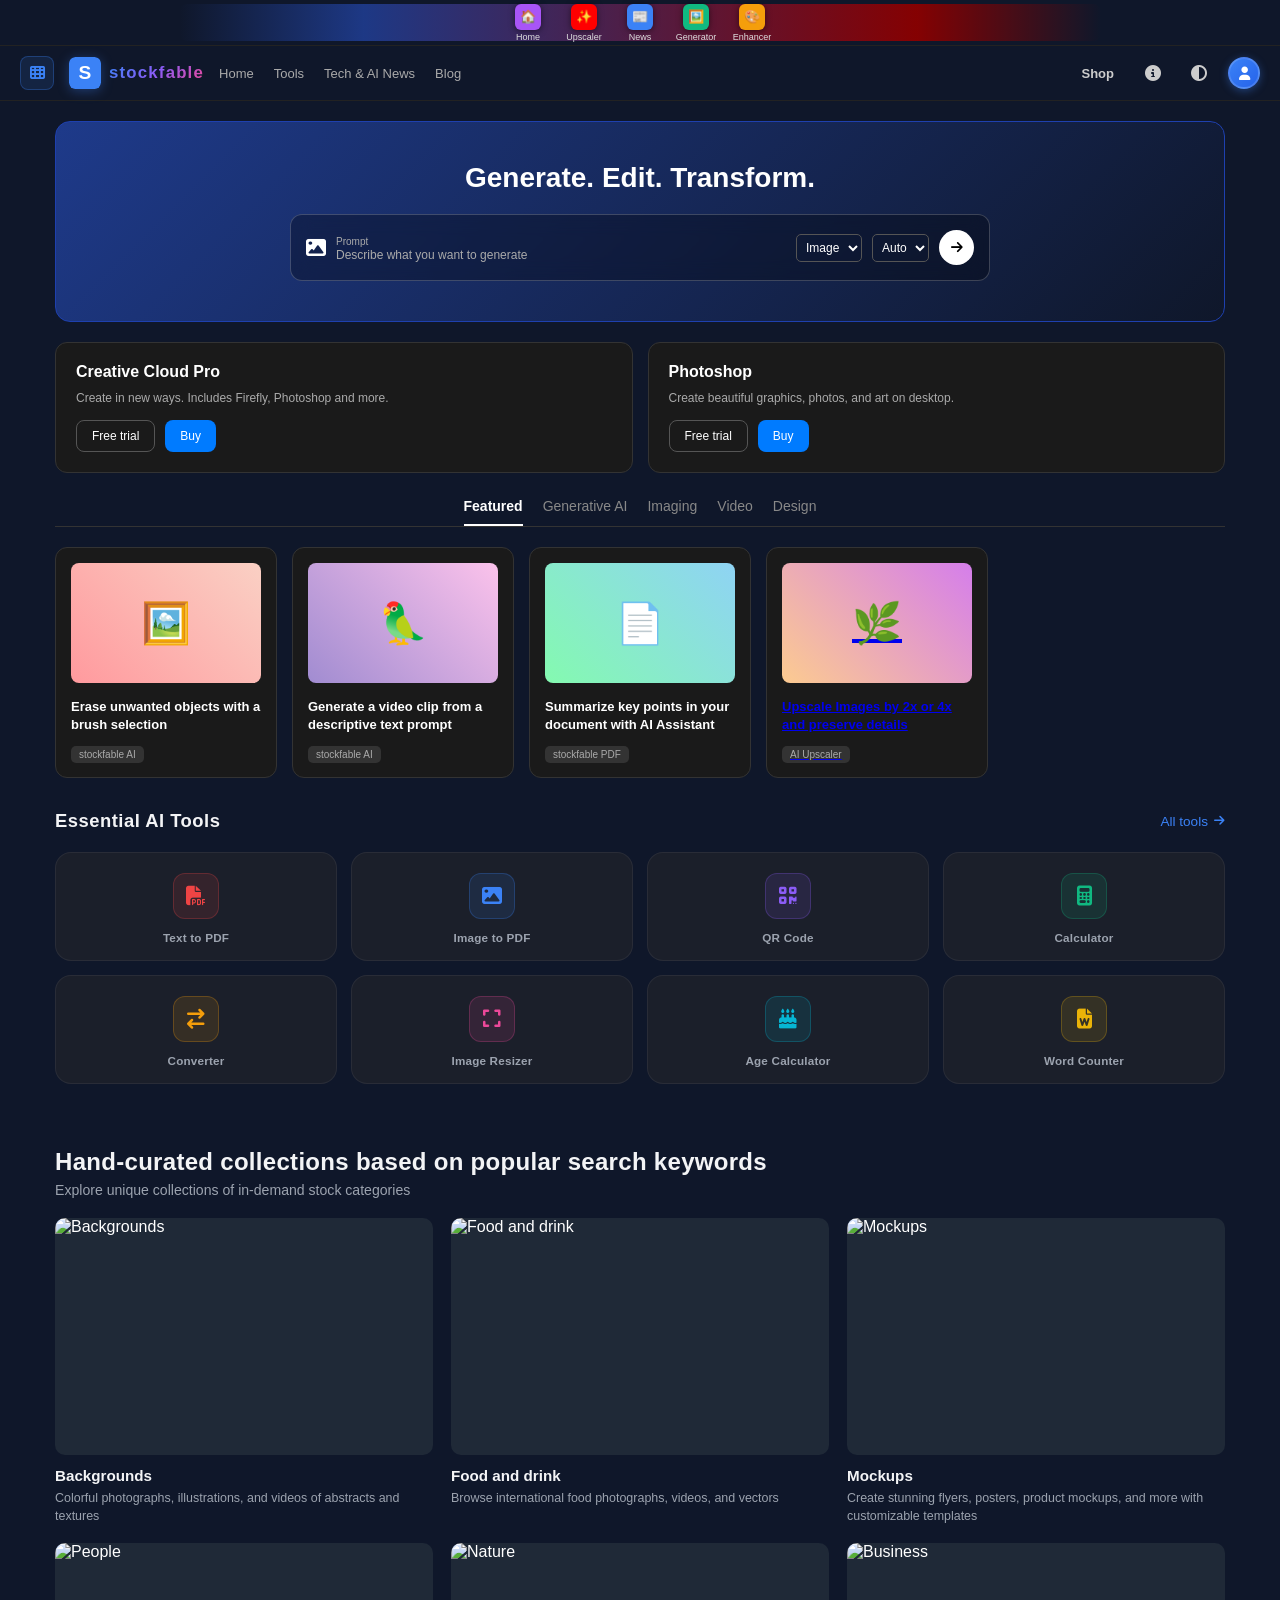
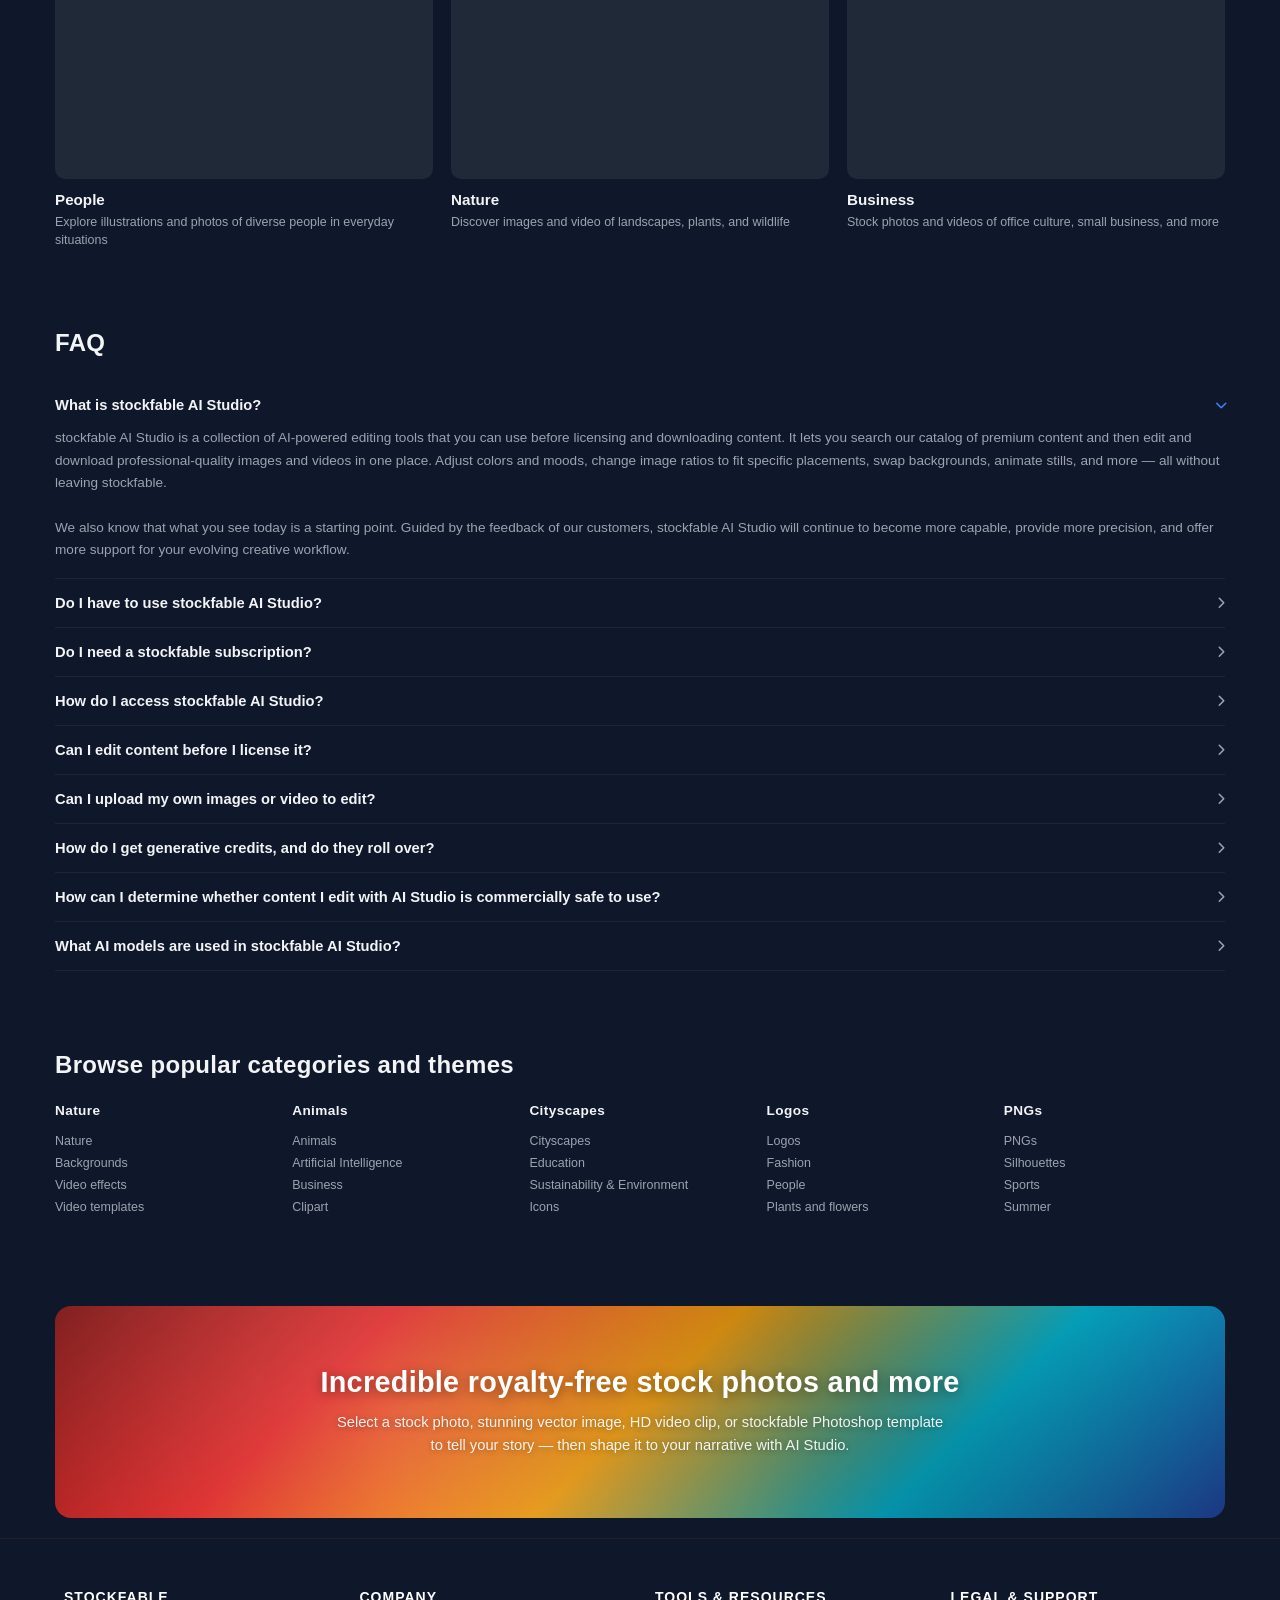
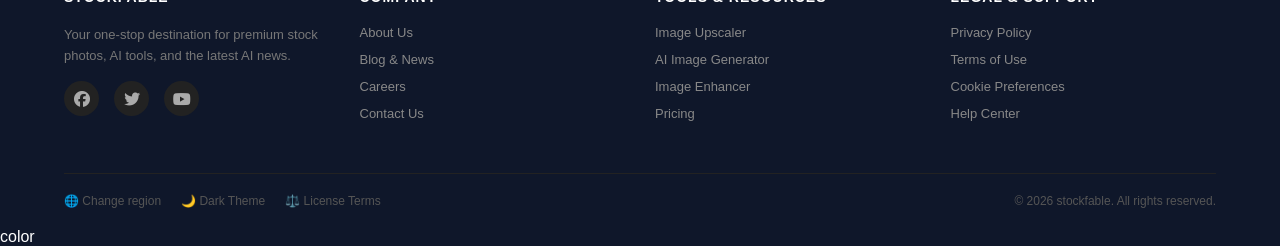
==== index.html @ 29dce8c1 "Add files via upload" ====
<!DOCTYPE html>
<html lang="en">
<head>
    <meta charset="UTF-8">
    <meta name="viewport" content="width=device-width, initial-scale=1.0">
    <title>STOCK FABLE - Premium Stock Photos & AI Tools</title>
    <link rel="stylesheet" href="style.css">
    <link rel="stylesheet" href="https://cdnjs.cloudflare.com/ajax/libs/font-awesome/6.4.0/css/all.min.css">
</head>
<body>

    <!-- অ্যাপ সুইচার বার -->
    <div class="app-switcher-bar">
        <a href="index.html" class="app-item"><div class="app-icon" style="background: #a855f7;">🏠</div><span>Home</span></a>
        <a href="final_upscaler.html" class="app-item"><div class="app-icon" style="background: #ff0000;">✨</div><span>Upscaler</span></a>
        <a href="news.html" class="app-item"><div class="app-icon" style="background: #3b82f6;">📰</div><span>News</span></a>
        <a href="generator.html" class="app-item"><div class="app-icon" style="background: #10b981;">🖼️</div><span>Generator</span></a>
        <a href="enhancer.html" class="app-item"><div class="app-icon" style="background: #f59e0b;">🎨</div><span>Enhancer</span></a>
    </div>

    <!-- টপ নেভিগেশন বার -->
    <header class="top-nav">
        <div class="nav-left">
            <!-- ★ 9-Dot Menu Button (Adobe Style) ★ -->
            <div class="sidebar-bottom-menu" id="sidebarMenu">
                <button class="sidebar-trigger" onclick="toggleSidebarMenu(event)" title="Apps">
                    <i class="fas fa-th"></i>
                </button>

                <div class="sidebar-dropdown">
                    <a href="index.html" class="sidebar-item active">
                        <i class="fas fa-home"></i> <span>Home</span>
                    </a>
                    <a href="apps.html" class="sidebar-item">
                        <i class="fas fa-th-large"></i> <span>Apps</span>
                    </a>
                    <a href="files.html" class="sidebar-item">
                        <i class="fas fa-folder"></i> <span>Files</span>
                    </a>
                    <a href="benefits.html" class="sidebar-item">
                        <i class="fas fa-gift"></i> <span>Benefits</span>
                    </a>
                    <a href="create.html" class="sidebar-item">
                        <i class="fas fa-plus-circle"></i> <span>Create</span>
                    </a>
                    <a href="settings.html" class="sidebar-item">
                        <i class="fas fa-cog"></i> <span>Settings</span>
                    </a>
                    <a href="help.html" class="sidebar-item">
                        <i class="fas fa-question-circle"></i> <span>Help</span>
                    </a>
                </div>
            </div>

            <!-- লোগো -->
            <a href="index.html" class="logo-container">
                <img src="logo.png" alt="stockfable Logo" class="site-logo"
                     onerror="this.onerror=null; this.src='data:image/svg+xml;utf8,<svg xmlns=%22http://www.w3.org/2000/svg%22 viewBox=%220 0 100 100%22><rect width=%22100%22 height=%22100%22 rx=%2220%22 fill=%22%233b82f6%22/><text x=%2250%22 y=%2268%22 font-size=%2260%22 text-anchor=%22middle%22 fill=%22white%22 font-family=%22Arial%22 font-weight=%22bold%22>S</text></svg>'">
                <span class="logo-text">stockfable</span>
            </a>
            
            <!-- নেভ লিংক -->
            <div class="nav-links-top">
                <a href="index.html">Home</a>
                <a href="tools.html">Tools</a>
                <a href="news.html">Tech &amp; AI News</a>
                <a href="blog.html">Blog</a>
            </div>
        </div>

        <!-- ★ Nav Right - Shop + Info + Theme + Account ★ -->
        <div class="nav-right">
            <!-- Shop বাটন (Account এর পাশে) -->
            <a href="shop.html" class="nav-text-btn">Shop</a>

            <!-- Info আইকন -->
            <button class="nav-icon-btn" onclick="alert('Info Page Coming Soon!')" title="Info">
                <i class="fas fa-info-circle"></i>
            </button>

            <!-- Theme Toggle -->
            <button class="nav-icon-btn" onclick="toggleTheme()" title="Theme">
                <i class="fas fa-adjust"></i>
            </button>

            <!-- Account Avatar -->
            <button class="account-avatar" onclick="alert('Account Page Coming Soon!')" title="Account">
                <i class="fas fa-user"></i>
            </button>
        </div>
    </header>

    <!-- মূল কন্টেন্ট র্যাপার -->
    <div class="main-wrapper">
        <main class="center-content">
            <div class="hero-section">
                <h1>Generate. Edit. Transform.</h1>
                <div class="prompt-box">
                    <div class="prompt-left">
                        <i class="fas fa-image"></i>
                        <div><small>Prompt</small><p>Describe what you want to generate</p></div>
                    </div>
                    <div class="prompt-right">
                        <select><option>Image</option><option>Video</option></select>
                        <select><option>Auto</option></select>
                        <button class="btn-generate"><i class="fas fa-arrow-right"></i></button>
                    </div>
                </div>
            </div>

            <div class="sub-cards">
                <div class="sub-card">
                    <h3>Creative Cloud Pro</h3>
                    <p>Create in new ways. Includes Firefly, Photoshop and more.</p>
                    <div class="sub-buttons"><button class="btn-outline">Free trial</button><button class="btn-blue">Buy</button></div>
                </div>
                <div class="sub-card">
                    <h3>Photoshop</h3>
                    <p>Create beautiful graphics, photos, and art on desktop.</p>
                    <div class="sub-buttons"><button class="btn-outline">Free trial</button><button class="btn-blue">Buy</button></div>
                </div>
            </div>

            <div class="tabs">
                <div class="tab active">Featured</div>
                <div class="tab">Generative AI</div>
                <div class="tab">Imaging</div>
                <div class="tab">Video</div>
                <div class="tab">Design</div>
            </div>
            
            <div class="card-grid">
                <div class="card">
                    <div class="card-img" style="background: linear-gradient(45deg, #ff9a9e, #fad0c4);">🖼️</div>
                    <h4>Erase unwanted objects with a brush selection</h4>
                    <span class="tag">stockfable AI</span>
                </div>
                <div class="card">
                    <div class="card-img" style="background: linear-gradient(45deg, #a18cd1, #fbc2eb);">🦜</div>
                    <h4>Generate a video clip from a descriptive text prompt</h4>
                    <span class="tag">stockfable AI</span>
                </div>
                <div class="card">
                    <div class="card-img" style="background: linear-gradient(45deg, #84fab0, #8fd3f4);">📄</div>
                    <h4>Summarize key points in your document with AI Assistant</h4>
                    <span class="tag">stockfable PDF</span>
                </div>
                <a href="final_upscaler.html" class="card-link">
                    <div class="card">
                        <div class="card-img" style="background: linear-gradient(45deg, #fccb90, #d57eeb);">🌿</div>
                        <h4>Upscale Images by 2x or 4x and preserve details</h4>
                        <span class="tag">AI Upscaler</span>
                    </div>
                </a>
            </div>

            <div class="custom-tools-section">
                <div class="tools-header">
                    <h3>Essential AI Tools</h3>
                    <a href="tools.html" class="tools-view-all">All tools <i class="fas fa-arrow-right"></i></a>
                </div>
                <div class="tools-grid-wrapper">
                    <a href="text-to-pdf.html" class="tool-box tool-red"><div class="icon-wrap"><i class="fas fa-file-pdf"></i></div><span>Text to PDF</span></a>
                    <a href="image-to-pdf.html" class="tool-box tool-blue"><div class="icon-wrap"><i class="fas fa-image"></i></div><span>Image to PDF</span></a>
                    <a href="qr-code.html" class="tool-box tool-purple"><div class="icon-wrap"><i class="fas fa-qrcode"></i></div><span>QR Code</span></a>
                    <a href="calculator.html" class="tool-box tool-green"><div class="icon-wrap"><i class="fas fa-calculator"></i></div><span>Calculator</span></a>
                    <a href="converter.html" class="tool-box tool-orange"><div class="icon-wrap"><i class="fas fa-arrow-right-arrow-left"></i></div><span>Converter</span></a>
                    <a href="image-resizer.html" class="tool-box tool-pink"><div class="icon-wrap"><i class="fas fa-expand"></i></div><span>Image Resizer</span></a>
                    <a href="age-calculator.html" class="tool-box tool-cyan"><div class="icon-wrap"><i class="fas fa-cake-candles"></i></div><span>Age Calculator</span></a>
                    <a href="word-counter.html" class="tool-box tool-amber"><div class="icon-wrap"><i class="fas fa-file-word"></i></div><span>Word Counter</span></a>
                </div>
            </div>

            <section class="collections-section">
                <div class="collections-header">
                    <h2>Hand-curated collections based on popular search keywords</h2>
                    <p>Explore unique collections of in-demand stock categories</p>
                </div>
                <div class="collections-grid">
                    <a href="#" class="collection-card">
                        <div class="collection-img"><img src="https://images.unsplash.com/photo-1550684848-fac1c5b4e853?w=600" alt="Backgrounds" loading="lazy"></div>
                        <h4>Backgrounds</h4>
                        <p>Colorful photographs, illustrations, and videos of abstracts and textures</p>
                    </a>
                    <a href="#" class="collection-card">
                        <div class="collection-img"><img src="https://images.unsplash.com/photo-1565958011703-44f9829ba187?w=600" alt="Food and drink" loading="lazy"></div>
                        <h4>Food and drink</h4>
                        <p>Browse international food photographs, videos, and vectors</p>
                    </a>
                    <a href="#" class="collection-card">
                        <div class="collection-img"><img src="https://images.unsplash.com/photo-1626785774573-4b799315345d?w=600" alt="Mockups" loading="lazy"></div>
                        <h4>Mockups</h4>
                        <p>Create stunning flyers, posters, product mockups, and more with customizable templates</p>
                    </a>
                    <a href="#" class="collection-card">
                        <div class="collection-img"><img src="https://images.unsplash.com/photo-1522202176988-66273c2fd55f?w=600" alt="People" loading="lazy"></div>
                        <h4>People</h4>
                        <p>Explore illustrations and photos of diverse people in everyday situations</p>
                    </a>
                    <a href="#" class="collection-card">
                        <div class="collection-img"><img src="https://images.unsplash.com/photo-1441974231531-c6227db76b6e?w=600" alt="Nature" loading="lazy"></div>
                        <h4>Nature</h4>
                        <p>Discover images and video of landscapes, plants, and wildlife</p>
                    </a>
                    <a href="#" class="collection-card">
                        <div class="collection-img"><img src="https://images.unsplash.com/photo-1497366216548-37526070297c?w=600" alt="Business" loading="lazy"></div>
                        <h4>Business</h4>
                        <p>Stock photos and videos of office culture, small business, and more</p>
                    </a>
                </div>
            </section>

            <section class="faq-section">
                <h2>FAQ</h2>

                <div class="faq-item active">
                    <div class="faq-question" onclick="toggleFaq(this)">
                        <span>What is stockfable AI Studio?</span>
                        <i class="fas fa-chevron-right"></i>
                    </div>
                    <div class="faq-answer">
                        stockfable AI Studio is a collection of AI-powered editing tools that you can use before licensing and downloading content. It lets you search our catalog of premium content and then edit and download professional-quality images and videos in one place. Adjust colors and moods, change image ratios to fit specific placements, swap backgrounds, animate stills, and more — all without leaving stockfable.
                        <br><br>
                        We also know that what you see today is a starting point. Guided by the feedback of our customers, stockfable AI Studio will continue to become more capable, provide more precision, and offer more support for your evolving creative workflow.
                    </div>
                </div>

                <div class="faq-item">
                    <div class="faq-question" onclick="toggleFaq(this)"><span>Do I have to use stockfable AI Studio?</span><i class="fas fa-chevron-right"></i></div>
                    <div class="faq-answer">No, it's completely optional. You can browse, license, and download content without ever using the AI Studio tools.</div>
                </div>

                <div class="faq-item">
                    <div class="faq-question" onclick="toggleFaq(this)"><span>Do I need a stockfable subscription?</span><i class="fas fa-chevron-right"></i></div>
                    <div class="faq-answer">A free account lets you browse and preview. A subscription unlocks unlimited downloads, AI Studio features, and commercial licensing.</div>
                </div>

                <div class="faq-item">
                    <div class="faq-question" onclick="toggleFaq(this)"><span>How do I access stockfable AI Studio?</span><i class="fas fa-chevron-right"></i></div>
                    <div class="faq-answer">Sign in to your stockfable account and click the "AI Studio" button on any image or video detail page.</div>
                </div>

                <div class="faq-item">
                    <div class="faq-question" onclick="toggleFaq(this)"><span>Can I edit content before I license it?</span><i class="fas fa-chevron-right"></i></div>
                    <div class="faq-answer">Yes. You can preview and edit any content in AI Studio before purchasing a license.</div>
                </div>

                <div class="faq-item">
                    <div class="faq-question" onclick="toggleFaq(this)"><span>Can I upload my own images or video to edit?</span><i class="fas fa-chevron-right"></i></div>
                    <div class="faq-answer">Yes, premium subscribers can upload their own media to edit using AI Studio tools.</div>
                </div>

                <div class="faq-item">
                    <div class="faq-question" onclick="toggleFaq(this)"><span>How do I get generative credits, and do they roll over?</span><i class="fas fa-chevron-right"></i></div>
                    <div class="faq-answer">Generative credits are included with your subscription each month. Unused credits roll over for up to 90 days.</div>
                </div>

                <div class="faq-item">
                    <div class="faq-question" onclick="toggleFaq(this)"><span>How can I determine whether content I edit with AI Studio is commercially safe to use?</span><i class="fas fa-chevron-right"></i></div>
                    <div class="faq-answer">All AI Studio content comes with a commercial license. Check the license details on each asset's page for specific usage rights.</div>
                </div>

                <div class="faq-item">
                    <div class="faq-question" onclick="toggleFaq(this)"><span>What AI models are used in stockfable AI Studio?</span><i class="fas fa-chevron-right"></i></div>
                    <div class="faq-answer">We use a combination of proprietary in-house models and industry-leading third-party models, all optimized for creative workflows.</div>
                </div>
            </section>

            <section class="popular-cats-section">
                <h2>Browse popular categories and themes</h2>
                <div class="cats-columns">
                    <div class="cat-col">
                        <h4>Nature</h4>
                        <a href="#">Nature</a>
                        <a href="#">Backgrounds</a>
                        <a href="#">Video effects</a>
                        <a href="#">Video templates</a>
                    </div>
                    <div class="cat-col">
                        <h4>Animals</h4>
                        <a href="#">Animals</a>
                        <a href="#">Artificial Intelligence</a>
                        <a href="#">Business</a>
                        <a href="#">Clipart</a>
                    </div>
                    <div class="cat-col">
                        <h4>Cityscapes</h4>
                        <a href="#">Cityscapes</a>
                        <a href="#">Education</a>
                        <a href="#">Sustainability &amp; Environment</a>
                        <a href="#">Icons</a>
                    </div>
                    <div class="cat-col">
                        <h4>Logos</h4>
                        <a href="#">Logos</a>
                        <a href="#">Fashion</a>
                        <a href="#">People</a>
                        <a href="#">Plants and flowers</a>
                    </div>
                    <div class="cat-col">
                        <h4>PNGs</h4>
                        <a href="#">PNGs</a>
                        <a href="#">Silhouettes</a>
                        <a href="#">Sports</a>
                        <a href="#">Summer</a>
                    </div>
                </div>
            </section>

            <section class="bottom-cta">
                <h2>Incredible royalty-free stock photos and more</h2>
                <p>Select a stock photo, stunning vector image, HD video clip, or stockfable Photoshop template to tell your story — then shape it to your narrative with AI Studio.</p>
            </section>

        </main>
    </div>

    <footer class="main-footer">
        <div class="footer-container">
            <div class="footer-col">
                <h4>stockfable</h4>
                <p class="footer-desc">Your one-stop destination for premium stock photos, AI tools, and the latest AI news.</p>
                <div class="social-icons">
                    <a href="#"><i class="fab fa-facebook"></i></a>
                    <a href="#"><i class="fab fa-twitter"></i></a>
                    <a href="#"><i class="fab fa-youtube"></i></a>
                </div>
            </div>
            <div class="footer-col">
                <h4>Company</h4>
                <a href="about.html">About Us</a>
                <a href="news.html">Blog &amp; News</a>
                <a href="#">Careers</a>
                <a href="#">Contact Us</a>
            </div>
            <div class="footer-col">
                <h4>Tools &amp; Resources</h4>
                <a href="final_upscaler.html">Image Upscaler</a>
                <a href="#">AI Image Generator</a>
                <a href="#">Image Enhancer</a>
                <a href="#">Pricing</a>
            </div>
            <div class="footer-col">
                <h4>Legal &amp; Support</h4>
                <a href="privacy.html">Privacy Policy</a>
                <a href="#">Terms of Use</a>
                <a href="#">Cookie Preferences</a>
                <a href="#">Help Center</a>
            </div>
        </div>
        <div class="footer-bottom">
            <div class="footer-bottom-left">
                <span>🌐 Change region</span>
                <span>🌙 Dark Theme</span>
                <span>⚖️ License Terms</span>
            </div>
            <div class="footer-bottom-right">
                <span>© 2026 stockfable. All rights reserved.</span>
            </div>
        </div>
    </footer>

    <script src="script.js"></script>
</body>
</html>color
---- style.css ----
/* =========================================
   stockfable - Complete Stylesheet (FINAL)
   ========================================= */

* { margin: 0; padding: 0; box-sizing: border-box; font-family: 'Segoe UI', sans-serif; }

html, body {
    width: 100%;
    max-width: 100%;
    overflow-x: hidden;
    background-color: #0f172a;
    margin: 0;
    padding: 0;
}

body { 
    background-color: #0f172a; 
    color: #fff; 
    min-height: 100vh; 
    overflow-x: hidden;
}

/* =========================================
   ১. অ্যাপ সুইচার বার
   ========================================= */
.app-switcher-bar {
    display: flex;
    background: #0f172a;
    border-bottom: 1px solid #222;
    padding: 4px 12px;
    overflow-x: auto; 
    gap: 14px;
    justify-content: center; 
    align-items: center;
    scrollbar-width: none;
    position: relative;
    height: 46px;
    width: 100%;
    max-width: 100%;
}

.app-switcher-bar::-webkit-scrollbar { display: none; }

.app-switcher-bar::before {
    content: '';
    position: absolute;
    top: 4px;
    left: 50%;
    transform: translateX(-50%);
    width: 72%;
    height: calc(100% - 8px);
    background: linear-gradient(90deg, 
        transparent 0%, 
        rgba(30, 58, 138, 0.95) 20%, 
        rgba(139, 0, 0, 0.95) 80%, 
        transparent 100%);
    border-radius: 8px;
    z-index: 0;
    pointer-events: none;
}

.app-switcher-bar .app-item {
    position: relative;
    z-index: 1;
}

.app-item {
    display: flex;
    flex-direction: column;
    align-items: center;
    gap: 2px;
    text-decoration: none;
    color: #ddd;
    font-size: 9px;
    transition: 0.3s;
    min-width: 42px;
}
.app-item:hover { color: #fff; }

.app-icon {
    width: 26px; 
    height: 26px; 
    border-radius: 6px;
    display: flex; 
    justify-content: center; 
    align-items: center;
    font-size: 13px;
    box-shadow: 0 1px 6px rgba(0,0,0,0.5);
    transition: 0.3s;
}
.app-item:hover .app-icon { transform: translateY(-2px) scale(1.05); }

/* =========================================
   ২. টপ নেভিগেশন বার
   ========================================= */
.top-nav { 
    display: flex; 
    flex-wrap: wrap; 
    justify-content: space-between; 
    align-items: center; 
    background-color: #0f172a;        
    padding: 10px 20px; 
    border-bottom: 1px solid #222; 
    font-size: 13px; 
    gap: 15px;
    position: relative;
    z-index: 1000;
    width: 100%;
    max-width: 100%;
}

.nav-left { 
    display: flex; 
    flex-direction: row; 
    align-items: center; 
    gap: 15px;
    flex-wrap: wrap;
}

.logo-container { 
    display: flex; 
    flex-direction: row; 
    align-items: center; 
    gap: 8px;
    text-decoration: none; 
    transition: transform 0.3s ease;
}
.logo-container:hover { transform: scale(1.03); }

.site-logo { 
    width: 32px; 
    height: 32px; 
    object-fit: contain; 
    border-radius: 6px;
    display: block;
    filter: drop-shadow(0 2px 6px rgba(59,130,246,0.35));
    transition: all 0.3s ease;
}
.logo-container:hover .site-logo {
    filter: drop-shadow(0 4px 12px rgba(59,130,246,0.65));
    transform: rotate(-3deg);
}

.logo-text { 
    font-size: 1.05rem; 
    font-weight: 800; 
    letter-spacing: 1.2px;
    background: linear-gradient(135deg, #3b82f6, #8b5cf6, #ec4899);
    -webkit-background-clip: text;
    -webkit-text-fill-color: transparent;
    background-clip: text;
    white-space: nowrap;
}

.nav-links-top { 
    display: flex; 
    align-items: center; 
    gap: 20px;
}
.nav-links-top > a { 
    color: #aaa; 
    text-decoration: none; 
    font-size: 13px; 
    font-weight: 500;
    transition: 0.3s; 
    white-space: nowrap;
}
.nav-links-top > a:hover { color: #fff; }

.nav-right { 
    display: flex; 
    align-items: center; 
    gap: 12px; 
    flex-wrap: wrap; 
}

.nav-text-btn {
    color: #ccc;
    text-decoration: none;
    font-size: 13px;
    font-weight: 600;
    padding: 6px 10px;
    border-radius: 6px;
    transition: all 0.3s ease;
    white-space: nowrap;
    cursor: pointer;
}
.nav-text-btn:hover {
    color: #fff;
    background: rgba(255, 255, 255, 0.06);
}

.nav-icon-btn {
    width: 34px;
    height: 34px;
    border-radius: 50%;
    background: transparent;
    border: none;
    color: #ccc;
    cursor: pointer;
    display: flex;
    align-items: center;
    justify-content: center;
    font-size: 16px;
    transition: all 0.3s ease;
    padding: 0;
    font-family: inherit;
}
.nav-icon-btn:hover {
    color: #fff;
    background: rgba(255, 255, 255, 0.08);
    transform: scale(1.05);
}

.account-avatar {
    width: 32px;
    height: 32px;
    border-radius: 50%;
    background: linear-gradient(135deg, #3b82f6, #2563eb);
    border: 2px solid rgba(255, 255, 255, 0.15);
    color: #fff;
    cursor: pointer;
    display: flex;
    align-items: center;
    justify-content: center;
    font-size: 13px;
    transition: all 0.3s ease;
    padding: 0;
    box-shadow: 0 2px 8px rgba(59, 130, 246, 0.4);
    font-family: inherit;
}
.account-avatar:hover {
    transform: scale(1.1);
    box-shadow: 0 4px 15px rgba(59, 130, 246, 0.7);
    border-color: rgba(255, 255, 255, 0.35);
}

/* =========================================
   ৩. ★ 9-Dot Menu (নেভবারের ভেতরে, লোগোর বামপাশে) ★
   ========================================= */
.sidebar-bottom-menu {
    position: relative;
    display: flex;
    align-items: center;
    z-index: 2000;
}

.sidebar-trigger {
    width: 34px;
    height: 34px;
    border-radius: 8px;
    background: rgba(59, 130, 246, 0.12);
    border: 1px solid rgba(59, 130, 246, 0.3);
    color: #3b82f6;
    cursor: pointer;
    display: flex;
    align-items: center;
    justify-content: center;
    font-size: 0.95rem;
    transition: all 0.3s ease;
    padding: 0;
    flex-shrink: 0;
}

.sidebar-trigger i {
    font-size: 0.95rem;
    line-height: 1;
}

.sidebar-trigger:hover {
    background: rgba(59, 130, 246, 0.25);
    border-color: rgba(59, 130, 246, 0.6);
    color: #60a5fa;
    transform: scale(1.05);
    box-shadow: 0 0 16px rgba(59, 130, 246, 0.5);
}

.sidebar-bottom-menu.open .sidebar-trigger {
    background: #3b82f6;
    color: #fff;
    border-color: #3b82f6;
    box-shadow: 0 0 18px rgba(59, 130, 246, 0.7);
}

/* Dropdown - গ্রিড লেআউট, বাটনের নিচে */
.sidebar-dropdown {
    position: absolute;
    top: calc(100% + 12px);
    left: 0;
    min-width: 240px;
    background: rgba(20, 24, 33, 0.98);
    backdrop-filter: blur(20px);
    -webkit-backdrop-filter: blur(20px);
    border: 1px solid rgba(255, 255, 255, 0.1);
    border-radius: 14px;
    padding: 14px;
    box-shadow: 0 20px 50px -10px rgba(0, 0, 0, 0.8);
    z-index: 99999;
    opacity: 0;
    visibility: hidden;
    transform: translateY(-8px) scale(0.96);
    transform-origin: top left;
    transition: opacity 0.3s cubic-bezier(0.4, 0, 0.2, 1),
                transform 0.3s cubic-bezier(0.4, 0, 0.2, 1),
                visibility 0.3s;
    pointer-events: none;
    
    display: grid;
    grid-template-columns: repeat(3, 1fr);
    gap: 6px;
}

.sidebar-bottom-menu.open .sidebar-dropdown {
    opacity: 1;
    visibility: visible;
    transform: translateY(0) scale(1);
    pointer-events: auto;
}

.sidebar-dropdown::before {
    content: 'stockfable Apps';
    grid-column: 1 / -1;
    font-size: 0.7rem;
    color: #6b7280;
    font-weight: 600;
    text-transform: uppercase;
    letter-spacing: 1px;
    padding: 2px 4px 10px;
    border-bottom: 1px solid rgba(255, 255, 255, 0.08);
    margin-bottom: 4px;
}

.sidebar-item {
    display: flex;
    flex-direction: column;
    align-items: center;
    gap: 6px;
    padding: 10px 4px;
    border-radius: 8px;
    text-decoration: none;
    color: #d1d5db;
    font-size: 0.65rem;
    font-weight: 500;
    transition: all 0.25s ease;
    text-align: center;
    opacity: 0;
    transform: translateY(-8px);
    background: rgba(255, 255, 255, 0.02);
    border: 1px solid transparent;
}

.sidebar-bottom-menu.open .sidebar-item {
    opacity: 1;
    transform: translateY(0);
}

.sidebar-bottom-menu.open .sidebar-item:nth-child(2) { transition-delay: 0.03s; }
.sidebar-bottom-menu.open .sidebar-item:nth-child(3) { transition-delay: 0.06s; }
.sidebar-bottom-menu.open .sidebar-item:nth-child(4) { transition-delay: 0.09s; }
.sidebar-bottom-menu.open .sidebar-item:nth-child(5) { transition-delay: 0.12s; }
.sidebar-bottom-menu.open .sidebar-item:nth-child(6) { transition-delay: 0.15s; }
.sidebar-bottom-menu.open .sidebar-item:nth-child(7) { transition-delay: 0.18s; }
.sidebar-bottom-menu.open .sidebar-item:nth-child(8) { transition-delay: 0.21s; }

.sidebar-item:hover {
    background: rgba(59, 130, 246, 0.15);
    color: #fff;
    border-color: rgba(59, 130, 246, 0.3);
    transform: translateY(-2px);
}

.sidebar-item i {
    font-size: 1.1rem;
    width: auto;
    text-align: center;
    display: block;
    color: #9ca3af;
    transition: color 0.3s ease;
}

.sidebar-item:hover i {
    color: #60a5fa;
}

.sidebar-item.active {
    background: rgba(168, 85, 247, 0.15);
    color: #a855f7;
    border-color: rgba(168, 85, 247, 0.3);
}

.sidebar-item.active i {
    color: #a855f7;
}

.sidebar-divider {
    display: none;
}

/* =========================================
   ৪. Center Content
   ========================================= */
.main-wrapper {
    display: flex;
    justify-content: center;
    width: 100%;
    background-color: #0f172a;
    margin: 0;
    padding: 0;
}

.center-content { 
    width: 100%;
    max-width: 1200px;
    padding: 20px 15px;
    display: flex; 
    flex-direction: column; 
    align-items: center;
    margin: 0 auto;
    box-sizing: border-box;
    background-color: #0f172a;
}

.hero-section, .sub-cards, .tabs, .card-grid,
.custom-tools-section, .collections-section, 
.faq-section, .popular-cats-section, .bottom-cta { 
    width: 100%; 
    max-width: 1200px;
    margin-left: auto;
    margin-right: auto;
}

/* =========================================
   ৫. হিরো সেকশন
   ========================================= */
.hero-section { 
    background: linear-gradient(135deg, #1e3a8a, #0f172a); 
    border-radius: 15px; padding: 40px 20px; text-align: center; 
    margin-bottom: 20px; border: 1px solid #1e40af;
}
.hero-section h1 { font-size: 28px; margin-bottom: 20px; font-weight: 900; color: #fff; }

.prompt-box { 
    background: rgba(0,0,0,0.3); backdrop-filter: blur(10px); 
    border: 1px solid rgba(255,255,255,0.2); border-radius: 12px; 
    display: flex; justify-content: space-between; align-items: center; 
    padding: 15px; max-width: 700px; margin: 0 auto; text-align: left; 
}
.prompt-left { display: flex; align-items: center; gap: 10px; color: #aaa; font-size: 12px; }
.prompt-left i { font-size: 20px; color: #fff; }
.prompt-right { display: flex; align-items: center; gap: 10px; }
.prompt-right select { background: transparent; color: #fff; border: 1px solid #555; padding: 5px; border-radius: 5px; font-size: 12px; outline: none; }
.btn-generate { background: #fff; color: #000; border: none; width: 35px; height: 35px; border-radius: 50%; cursor: pointer; font-weight: bold; }

/* =========================================
   ৬. কার্ড সেকশন
   ========================================= */
.sub-cards { display: flex; gap: 15px; margin-bottom: 25px; }
.sub-card { flex: 1; background: #1a1a1a; padding: 20px; border-radius: 12px; border: 1px solid #333; }
.sub-card h3 { font-size: 16px; margin-bottom: 10px; }
.sub-card p { font-size: 12px; color: #aaa; margin-bottom: 15px; }
.sub-buttons { display: flex; gap: 10px; }
.btn-outline { background: transparent; color: #fff; border: 1px solid #555; padding: 8px 15px; border-radius: 8px; cursor: pointer; font-size: 12px; }
.btn-blue { background: #007bff; color: #fff; border: none; padding: 8px 15px; border-radius: 8px; cursor: pointer; font-size: 12px; }

.tabs { display: flex; gap: 20px; border-bottom: 1px solid #333; margin-bottom: 20px; font-size: 14px; color: #888; justify-content: center; }
.tab { padding-bottom: 10px; cursor: pointer; }
.tab.active { color: #fff; border-bottom: 2px solid #fff; font-weight: bold; }

.card-grid { display: grid; grid-template-columns: repeat(auto-fill, minmax(200px, 1fr)); gap: 15px; }
.card { background: #1a1a1a; border: 1px solid #333; border-radius: 12px; padding: 15px; transition: 0.3s; cursor: pointer; }
.card:hover { border-color: #a855f7; transform: translateY(-3px); }
.card-img { height: 120px; border-radius: 8px; display: flex; justify-content: center; align-items: center; font-size: 40px; margin-bottom: 15px; }
.card h4 { font-size: 13px; margin-bottom: 10px; line-height: 1.4; }
.tag { font-size: 10px; background: #333; padding: 3px 8px; border-radius: 5px; color: #aaa; }

/* =========================================
   ৭. Essential AI Tools
   ========================================= */
.custom-tools-section { margin-top: 32px; margin-bottom: 24px; }
.tools-header { display: flex; justify-content: space-between; align-items: center; margin-bottom: 20px; }
.tools-header h3 { font-size: 1.15rem; color: #f3f4f6; font-weight: 700; margin: 0; letter-spacing: 0.5px; }
.tools-view-all { font-size: 0.85rem; color: #3b82f6; text-decoration: none; display: flex; align-items: center; gap: 6px; transition: all 0.3s ease; font-weight: 500; }
.tools-view-all:hover { color: #60a5fa; }
.tools-view-all i { font-size: 0.75rem; transition: transform 0.3s ease; }
.tools-view-all:hover i { transform: translateX(4px); }

.tools-grid-wrapper { display: grid; grid-template-columns: repeat(4, 1fr); gap: 14px; }
.tool-box { background: rgba(30, 34, 43, 0.85); border: 1px solid rgba(255, 255, 255, 0.06); border-radius: 16px; padding: 20px 8px 16px; display: flex; flex-direction: column; align-items: center; justify-content: center; gap: 12px; text-decoration: none; color: #9ca3af; transition: all 0.35s cubic-bezier(0.4, 0, 0.2, 1); position: relative; overflow: hidden; cursor: pointer; }
.tool-box::before { content: ''; position: absolute; top: 0; left: 0; right: 0; bottom: 0; opacity: 0; transition: opacity 0.35s ease; z-index: 0; border-radius: 16px; }
.tool-box .icon-wrap { width: 46px; height: 46px; border-radius: 12px; display: flex; align-items: center; justify-content: center; font-size: 1.25rem; transition: all 0.35s cubic-bezier(0.4, 0, 0.2, 1); z-index: 1; position: relative; }
.tool-box .icon-wrap i { transition: transform 0.35s ease; }
.tool-box span { font-size: 0.73rem; font-weight: 600; text-align: center; z-index: 1; transition: color 0.3s ease; white-space: nowrap; letter-spacing: 0.2px; }
.tool-box:hover { transform: translateY(-6px); background: rgba(30, 34, 43, 1); }
.tool-box:hover::before { opacity: 1; }
.tool-box:hover .icon-wrap i { transform: scale(1.15); }
.tool-box:hover span { color: #f3f4f6; }

.tool-red .icon-wrap { background: rgba(239, 68, 68, 0.12); color: #ef4444; border: 1px solid rgba(239, 68, 68, 0.25); }
.tool-red::before { background: radial-gradient(circle at center, rgba(239, 68, 68, 0.15) 0%, transparent 70%); }
.tool-red:hover { border-color: rgba(239, 68, 68, 0.5); box-shadow: 0 12px 25px -8px rgba(239, 68, 68, 0.5); }
.tool-red:hover .icon-wrap { background: #ef4444; color: #fff; box-shadow: 0 0 18px rgba(239, 68, 68, 0.6); }

.tool-blue .icon-wrap { background: rgba(59, 130, 246, 0.12); color: #3b82f6; border: 1px solid rgba(59, 130, 246, 0.25); }
.tool-blue::before { background: radial-gradient(circle at center, rgba(59, 130, 246, 0.15) 0%, transparent 70%); }
.tool-blue:hover { border-color: rgba(59, 130, 246, 0.5); box-shadow: 0 12px 25px -8px rgba(59, 130, 246, 0.5); }
.tool-blue:hover .icon-wrap { background: #3b82f6; color: #fff; box-shadow: 0 0 18px rgba(59, 130, 246, 0.6); }

.tool-purple .icon-wrap { background: rgba(139, 92, 246, 0.12); color: #8b5cf6; border: 1px solid rgba(139, 92, 246, 0.25); }
.tool-purple::before { background: radial-gradient(circle at center, rgba(139, 92, 246, 0.15) 0%, transparent 70%); }
.tool-purple:hover { border-color: rgba(139, 92, 246, 0.5); box-shadow: 0 12px 25px -8px rgba(139, 92, 246, 0.5); }
.tool-purple:hover .icon-wrap { background: #8b5cf6; color: #fff; box-shadow: 0 0 18px rgba(139, 92, 246, 0.6); }

.tool-green .icon-wrap { background: rgba(16, 185, 129, 0.12); color: #10b981; border: 1px solid rgba(16, 185, 129, 0.25); }
.tool-green::before { background: radial-gradient(circle at center, rgba(16, 185, 129, 0.15) 0%, transparent 70%); }
.tool-green:hover { border-color: rgba(16, 185, 129, 0.5); box-shadow: 0 12px 25px -8px rgba(16, 185, 129, 0.5); }
.tool-green:hover .icon-wrap { background: #10b981; color: #fff; box-shadow: 0 0 18px rgba(16, 185, 129, 0.6); }

.tool-orange .icon-wrap { background: rgba(245, 158, 11, 0.12); color: #f59e0b; border: 1px solid rgba(245, 158, 11, 0.25); }
.tool-orange::before { background: radial-gradient(circle at center, rgba(245, 158, 11, 0.15) 0%, transparent 70%); }
.tool-orange:hover { border-color: rgba(245, 158, 11, 0.5); box-shadow: 0 12px 25px -8px rgba(245, 158, 11, 0.5); }
.tool-orange:hover .icon-wrap { background: #f59e0b; color: #fff; box-shadow: 0 0 18px rgba(245, 158, 11, 0.6); }

.tool-pink .icon-wrap { background: rgba(236, 72, 153, 0.12); color: #ec4899; border: 1px solid rgba(236, 72, 153, 0.25); }
.tool-pink::before { background: radial-gradient(circle at center, rgba(236, 72, 153, 0.15) 0%, transparent 70%); }
.tool-pink:hover { border-color: rgba(236, 72, 153, 0.5); box-shadow: 0 12px 25px -8px rgba(236, 72, 153, 0.5); }
.tool-pink:hover .icon-wrap { background: #ec4899; color: #fff; box-shadow: 0 0 18px rgba(236, 72, 153, 0.6); }

.tool-cyan .icon-wrap { background: rgba(6, 182, 212, 0.12); color: #06b6d4; border: 1px solid rgba(6, 182, 212, 0.25); }
.tool-cyan::before { background: radial-gradient(circle at center, rgba(6, 182, 212, 0.15) 0%, transparent 70%); }
.tool-cyan:hover { border-color: rgba(6, 182, 212, 0.5); box-shadow: 0 12px 25px -8px rgba(6, 182, 212, 0.5); }
.tool-cyan:hover .icon-wrap { background: #06b6d4; color: #fff; box-shadow: 0 0 18px rgba(6, 182, 212, 0.6); }

.tool-amber .icon-wrap { background: rgba(234, 179, 8, 0.12); color: #eab308; border: 1px solid rgba(234, 179, 8, 0.25); }
.tool-amber::before { background: radial-gradient(circle at center, rgba(234, 179, 8, 0.15) 0%, transparent 70%); }
.tool-amber:hover { border-color: rgba(234, 179, 8, 0.5); box-shadow: 0 12px 25px -8px rgba(234, 179, 8, 0.5); }
.tool-amber:hover .icon-wrap { background: #eab308; color: #fff; box-shadow: 0 0 18px rgba(234, 179, 8, 0.6); }

/* =========================================
   ৮. Collections
   ========================================= */
.collections-section { margin: 40px 0 32px; }
.collections-header { margin-bottom: 20px; }
.collections-header h2 { font-size: 1.5rem; font-weight: 700; color: #f3f4f6; margin: 0 0 6px; letter-spacing: 0.3px; }
.collections-header p { font-size: 0.88rem; color: #9ca3af; margin: 0; }
.collections-grid { display: grid; grid-template-columns: repeat(3, 1fr); gap: 18px; }
.collection-card { text-decoration: none; color: inherit; display: block; transition: transform 0.3s ease; }
.collection-card:hover { transform: translateY(-4px); }
.collection-img { width: 100%; aspect-ratio: 16/10; border-radius: 10px; overflow: hidden; margin-bottom: 12px; position: relative; background: #1f2937; }
.collection-img img { width: 100%; height: 100%; object-fit: cover; transition: transform 0.5s ease; }
.collection-card:hover .collection-img img { transform: scale(1.08); }
.collection-card h4 { font-size: 0.95rem; font-weight: 700; color: #f3f4f6; margin: 0 0 5px; }
.collection-card p { font-size: 0.78rem; color: #9ca3af; margin: 0; line-height: 1.45; }

/* =========================================
   ৯. FAQ
   ========================================= */
.faq-section { margin: 48px 0 32px; }
.faq-section h2 { font-size: 1.5rem; font-weight: 700; color: #f3f4f6; margin: 0 0 24px; letter-spacing: 0.3px; }
.faq-item { border-bottom: 1px solid rgba(255,255,255,0.06); padding: 16px 0; }
.faq-question { display: flex; justify-content: space-between; align-items: center; cursor: pointer; font-size: 0.92rem; font-weight: 600; color: #f3f4f6; gap: 12px; }
.faq-question i { font-size: 0.75rem; color: #9ca3af; transition: transform 0.3s ease; flex-shrink: 0; }
.faq-item.active .faq-question i { transform: rotate(90deg); color: #3b82f6; }
.faq-answer { max-height: 0; overflow: hidden; transition: max-height 0.4s ease, padding 0.3s ease; font-size: 0.85rem; color: #9ca3af; line-height: 1.65; }
.faq-item.active .faq-answer { max-height: 500px; padding-top: 14px; }

/* =========================================
   ১০. Popular Categories
   ========================================= */
.popular-cats-section { margin: 48px 0 32px; }
.popular-cats-section h2 { font-size: 1.5rem; font-weight: 700; color: #f3f4f6; margin: 0 0 24px; letter-spacing: 0.3px; }
.cats-columns { display: grid; grid-template-columns: repeat(5, 1fr); gap: 16px; }
.cat-col h4 { font-size: 0.85rem; font-weight: 700; color: #f3f4f6; margin: 0 0 12px; letter-spacing: 0.4px; }
.cat-col a { display: block; font-size: 0.78rem; color: #9ca3af; text-decoration: none; padding: 4px 0; transition: color 0.2s ease, padding-left 0.2s ease; }
.cat-col a:hover { color: #3b82f6; padding-left: 4px; }

/* =========================================
   ১১. Bottom CTA
   ========================================= */
.bottom-cta { margin: 56px 0 0; padding: 60px 24px; text-align: center; border-radius: 16px; position: relative; overflow: hidden; background: linear-gradient(135deg, #7f1d1d 0%, #dc2626 25%, #f59e0b 50%, #06b6d4 75%, #1e3a8a 100%); }
.bottom-cta::before { content: ''; position: absolute; inset: 0; background: radial-gradient(circle at 30% 50%, rgba(255,255,255,0.15), transparent 50%), radial-gradient(circle at 70% 50%, rgba(0,0,0,0.25), transparent 60%); }
.bottom-cta h2 { position: relative; font-size: 1.8rem; font-weight: 800; color: #ffffff; margin: 0 0 12px; letter-spacing: 0.3px; text-shadow: 0 2px 12px rgba(0,0,0,0.4); }
.bottom-cta p { position: relative; font-size: 0.92rem; color: rgba(255,255,255,0.92); max-width: 620px; margin: 0 auto; line-height: 1.6; text-shadow: 0 1px 6px rgba(0,0,0,0.3); }

/* =========================================
   ১২. ফুটার
   ========================================= */
.main-footer { background-color: #0f172a; border-top: 1px solid #222; padding: 50px 5% 20px; font-size: 13px; width: 100%; max-width: 100%; }
.footer-container { display: grid; grid-template-columns: repeat(auto-fit, minmax(180px, 1fr)); gap: 30px; max-width: 1200px; margin: 0 auto; }
.footer-col h4 { color: #fff; font-size: 14px; margin-bottom: 20px; text-transform: uppercase; letter-spacing: 1px; }
.footer-desc { color: #777; font-size: 13px; margin-bottom: 15px; line-height: 1.6; }
.footer-col a { display: block; color: #888; text-decoration: none; margin-bottom: 12px; transition: 0.3s; }
.footer-col a:hover { color: #a855f7; transform: translateX(5px); }
.social-icons { display: flex; gap: 15px; }
.social-icons a { background: #222; width: 35px; height: 35px; border-radius: 50%; display: flex; justify-content: center; align-items: center; color: #aaa; font-size: 16px; transition: 0.3s; }
.social-icons a:hover { background: #a855f7; color: #fff; transform: translateY(-3px); }
.footer-bottom { max-width: 1200px; margin: 40px auto 0; padding-top: 20px; border-top: 1px solid #222; display: flex; justify-content: space-between; align-items: center; flex-wrap: wrap; gap: 15px; color: #555; font-size: 12px; }
.footer-bottom-left { display: flex; gap: 20px; flex-wrap: wrap; }
.footer-bottom-left span { cursor: pointer; transition: 0.3s; }
.footer-bottom-left span:hover { color: #fff; }

/* =========================================
   ১৩. Light Mode (Theme Toggle)
   ========================================= */
body.light-mode {
    background-color: #f8fafc;
    color: #1e293b;
}

body.light-mode .app-switcher-bar,
body.light-mode .top-nav,
body.light-mode .main-wrapper,
body.light-mode .center-content,
body.light-mode .main-footer {
    background-color: #f8fafc;
}

body.light-mode .nav-text-btn,
body.light-mode .nav-icon-btn,
body.light-mode .nav-links-top > a {
    color: #475569;
}

body.light-mode .nav-text-btn:hover,
body.light-mode .nav-icon-btn:hover,
body.light-mode .nav-links-top > a:hover {
    color: #1e293b;
    background: rgba(0, 0, 0, 0.05);
}

body.light-mode .hero-section {
    background: linear-gradient(135deg, #dbeafe, #f0f9ff);
    border-color: #bfdbfe;
}

body.light-mode .sub-card,
body.light-mode .card,
body.light-mode .tool-box {
    background: #fff;
    border-color: #e2e8f0;
}

body.light-mode .faq-item {
    border-color: #e2e8f0;
}

body.light-mode .faq-question,
body.light-mode .collections-header h2,
body.light-mode .faq-section h2,
body.light-mode .popular-cats-section h2 {
    color: #1e293b;
}

body.light-mode .sidebar-dropdown {
    background: rgba(255, 255, 255, 0.98);
    border-color: rgba(0, 0, 0, 0.1);
}

body.light-mode .sidebar-item {
    color: #475569;
}

body.light-mode .sidebar-item i {
    color: #64748b;
}

body.light-mode .sidebar-item:hover {
    background: rgba(59, 130, 246, 0.08);
    color: #1e293b;
}

body.light-mode .sidebar-dropdown::before {
    color: #94a3b8;
    border-bottom-color: rgba(0, 0, 0, 0.08);
}

/* =========================================
   ১৪. রেসপনসিভ ডিজাইন
   ========================================= */
@media (max-width: 1024px) {
    .cats-columns { grid-template-columns: repeat(3, 1fr); }
}

@media (max-width: 900px) {
    .center-content { 
        padding: 20px 15px; 
    }
    .top-nav { justify-content: center; text-align: center; }
    .nav-left { justify-content: center; width: 100%; gap: 12px; }
    .nav-right { justify-content: center; width: 100%; margin-top: 5px; }
    .hero-section h1 { font-size: 22px; }
    .prompt-box { flex-direction: column; gap: 15px; align-items: flex-start; }
    .sub-cards { flex-direction: column; }
    .card-grid { grid-template-columns: 1fr; }
    .footer-container { grid-template-columns: 1fr 1fr; }
    .footer-bottom { flex-direction: column; text-align: center; }
    .footer-bottom-left { justify-content: center; }
    .footer-bottom-right { margin-top: 10px; }
}

@media (max-width: 768px) {
    .tools-grid-wrapper { grid-template-columns: repeat(3, 1fr); gap: 12px; }
    .collections-grid { grid-template-columns: repeat(2, 1fr); gap: 14px; }
    .cats-columns { grid-template-columns: repeat(2, 1fr); }
    .collections-header h2, .faq-section h2, .popular-cats-section h2 { font-size: 1.25rem; }
    .bottom-cta { padding: 44px 18px; }
    .bottom-cta h2 { font-size: 1.35rem; }
    .nav-right { gap: 8px; }
    .nav-text-btn { font-size: 12px; padding: 5px 8px; }
}

@media (max-width: 480px) {
    .tools-grid-wrapper { grid-template-columns: repeat(2, 1fr); gap: 12px; }
    .tool-box { padding: 18px 8px 14px; }
    .tool-box .icon-wrap { width: 42px; height: 42px; font-size: 1.15rem; }
    .tool-box span { font-size: 0.72rem; }
    .site-logo { width: 28px; height: 28px; }
    .logo-text { font-size: 0.9rem; letter-spacing: 1px; }
    .collections-grid { grid-template-columns: 1fr; }
    .cats-columns { grid-template-columns: repeat(2, 1fr); }
    .bottom-cta h2 { font-size: 1.15rem; }
    .bottom-cta p { font-size: 0.82rem; }
    .nav-text-btn { font-size: 11px; padding: 4px 6px; }
    .nav-icon-btn { width: 30px; height: 30px; font-size: 14px; }
    .account-avatar { width: 28px; height: 28px; font-size: 12px; }
    
    .sidebar-dropdown {
        min-width: 220px;
        padding: 10px;
    }
    .sidebar-item {
        padding: 8px 4px;
        font-size: 0.6rem;
    }
    .sidebar-item i {
        font-size: 1rem;
    }
}
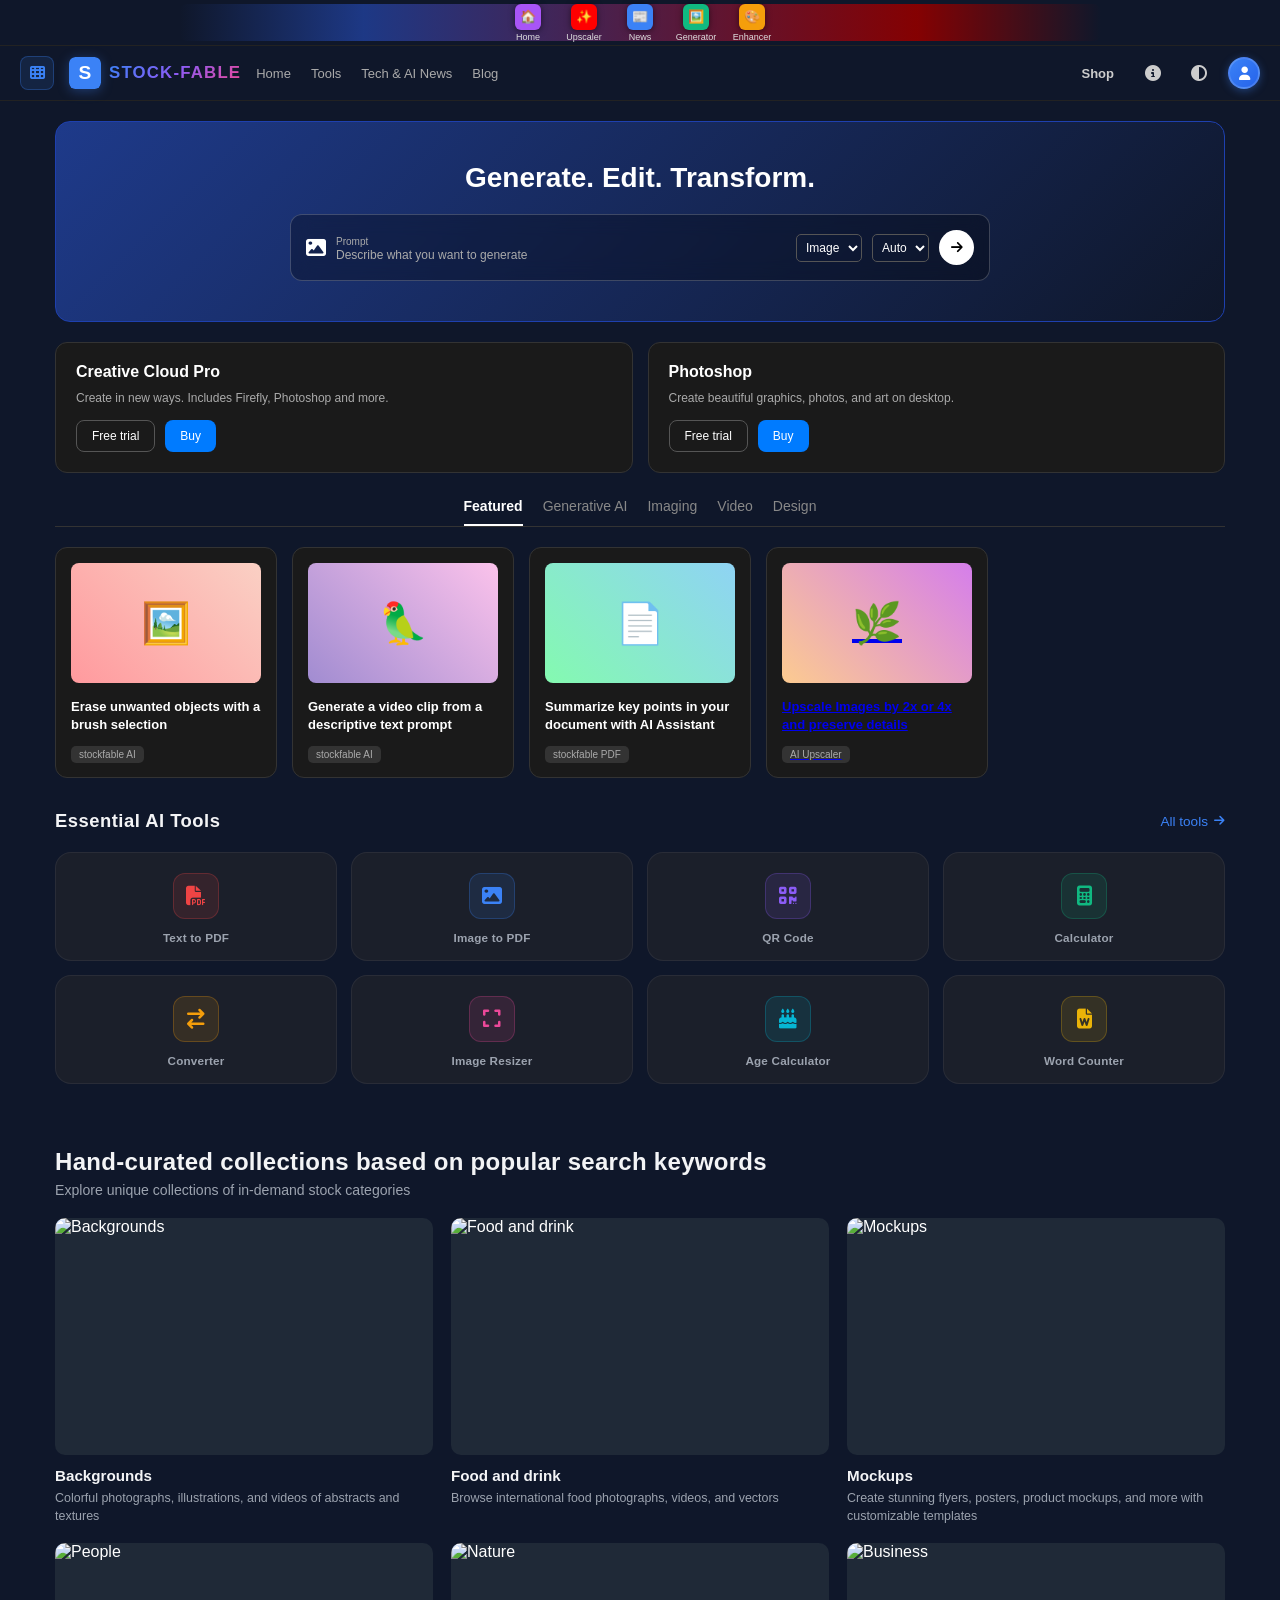
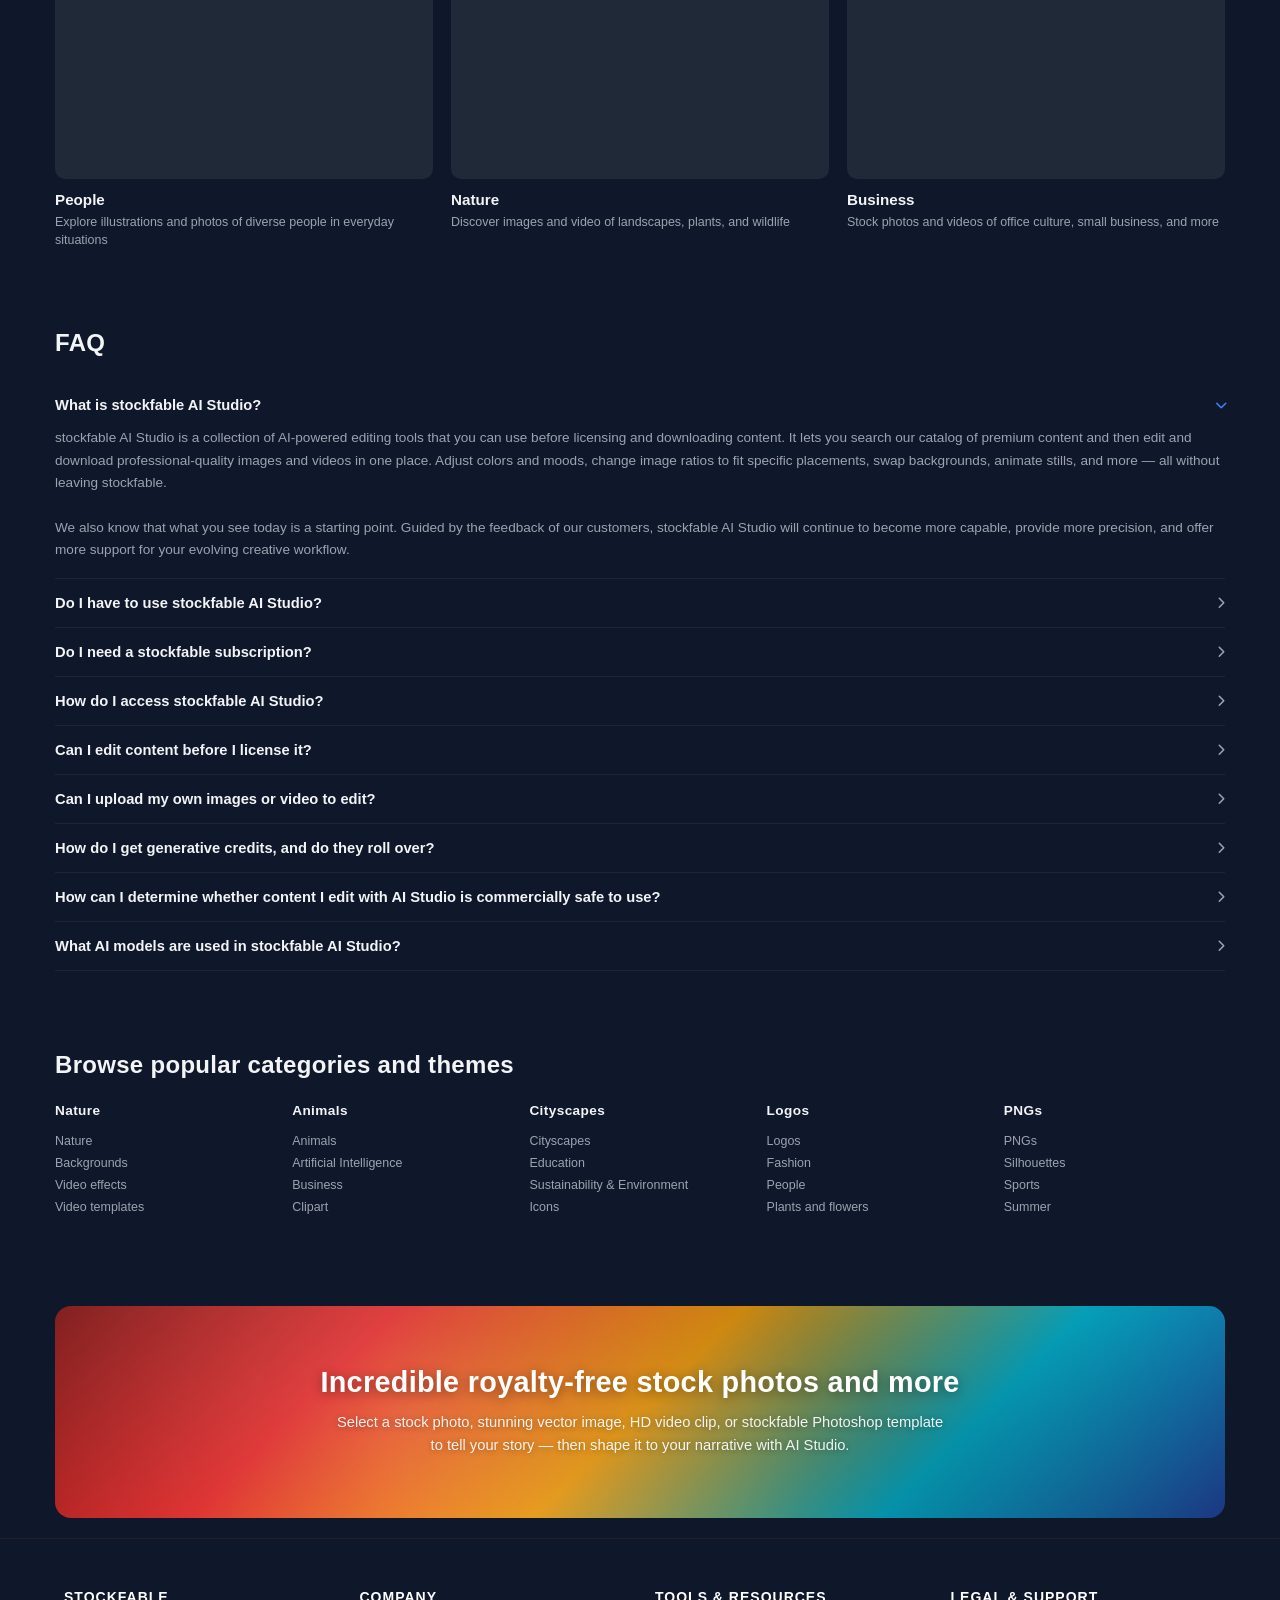
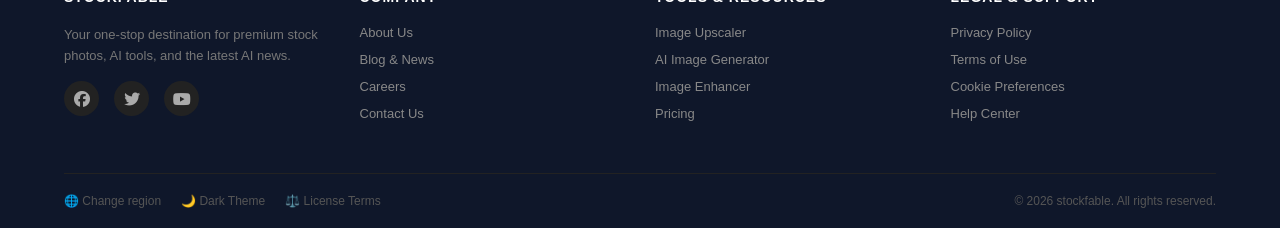
==== commit a66ba16e: "Add files via upload" ====
--- a/index.html
+++ b/index.html
@@ -56,7 +56,8 @@
             <a href="index.html" class="logo-container">
                 <img src="logo.png" alt="stockfable Logo" class="site-logo"
                      onerror="this.onerror=null; this.src='data:image/svg+xml;utf8,<svg xmlns=%22http://www.w3.org/2000/svg%22 viewBox=%220 0 100 100%22><rect width=%22100%22 height=%22100%22 rx=%2220%22 fill=%22%233b82f6%22/><text x=%2250%22 y=%2268%22 font-size=%2260%22 text-anchor=%22middle%22 fill=%22white%22 font-family=%22Arial%22 font-weight=%22bold%22>S</text></svg>'">
-                <span class="logo-text">stockfable</span>
+                <span class="logo-text">STOCK-FABLE</span>
+                
             </a>
             
             <!-- নেভ লিংক -->
@@ -154,20 +155,45 @@
                 </a>
             </div>
 
+            <!-- ================= Essential AI Tools ================= -->
             <div class="custom-tools-section">
                 <div class="tools-header">
                     <h3>Essential AI Tools</h3>
                     <a href="tools.html" class="tools-view-all">All tools <i class="fas fa-arrow-right"></i></a>
                 </div>
                 <div class="tools-grid-wrapper">
-                    <a href="text-to-pdf.html" class="tool-box tool-red"><div class="icon-wrap"><i class="fas fa-file-pdf"></i></div><span>Text to PDF</span></a>
-                    <a href="image-to-pdf.html" class="tool-box tool-blue"><div class="icon-wrap"><i class="fas fa-image"></i></div><span>Image to PDF</span></a>
-                    <a href="qr-code.html" class="tool-box tool-purple"><div class="icon-wrap"><i class="fas fa-qrcode"></i></div><span>QR Code</span></a>
-                    <a href="calculator.html" class="tool-box tool-green"><div class="icon-wrap"><i class="fas fa-calculator"></i></div><span>Calculator</span></a>
-                    <a href="converter.html" class="tool-box tool-orange"><div class="icon-wrap"><i class="fas fa-arrow-right-arrow-left"></i></div><span>Converter</span></a>
-                    <a href="image-resizer.html" class="tool-box tool-pink"><div class="icon-wrap"><i class="fas fa-expand"></i></div><span>Image Resizer</span></a>
-                    <a href="age-calculator.html" class="tool-box tool-cyan"><div class="icon-wrap"><i class="fas fa-cake-candles"></i></div><span>Age Calculator</span></a>
-                    <a href="word-counter.html" class="tool-box tool-amber"><div class="icon-wrap"><i class="fas fa-file-word"></i></div><span>Word Counter</span></a>
+                    <a href="text-to-pdf.html" class="tool-box tool-red">
+                        <div class="icon-wrap"><i class="fas fa-file-pdf"></i></div>
+                        <span>Text to PDF</span>
+                    </a>
+                    <a href="image-to-pdf.html" class="tool-box tool-blue">
+                        <div class="icon-wrap"><i class="fas fa-image"></i></div>
+                        <span>Image to PDF</span>
+                    </a>
+                    <a href="qr-code.html" class="tool-box tool-purple">
+                        <div class="icon-wrap"><i class="fas fa-qrcode"></i></div>
+                        <span>QR Code</span>
+                    </a>
+                    <a href="calculator.html" class="tool-box tool-green">
+                        <div class="icon-wrap"><i class="fas fa-calculator"></i></div>
+                        <span>Calculator</span>
+                    </a>
+                    <a href="converter.html" class="tool-box tool-orange">
+                        <div class="icon-wrap"><i class="fas fa-arrow-right-arrow-left"></i></div>
+                        <span>Converter</span>
+                    </a>
+                    <a href="image-resizer.html" class="tool-box tool-pink">
+                        <div class="icon-wrap"><i class="fas fa-expand"></i></div>
+                        <span>Image Resizer</span>
+                    </a>
+                    <a href="age-calculator.html" class="tool-box tool-cyan">
+                        <div class="icon-wrap"><i class="fas fa-cake-candles"></i></div>
+                        <span>Age Calculator</span>
+                    </a>
+                    <a href="word-counter.html" class="tool-box tool-amber">
+                        <div class="icon-wrap"><i class="fas fa-file-word"></i></div>
+                        <span>Word Counter</span>
+                    </a>
                 </div>
             </div>
 
@@ -362,4 +388,4 @@
 
     <script src="script.js"></script>
 </body>
-</html>color+</html>
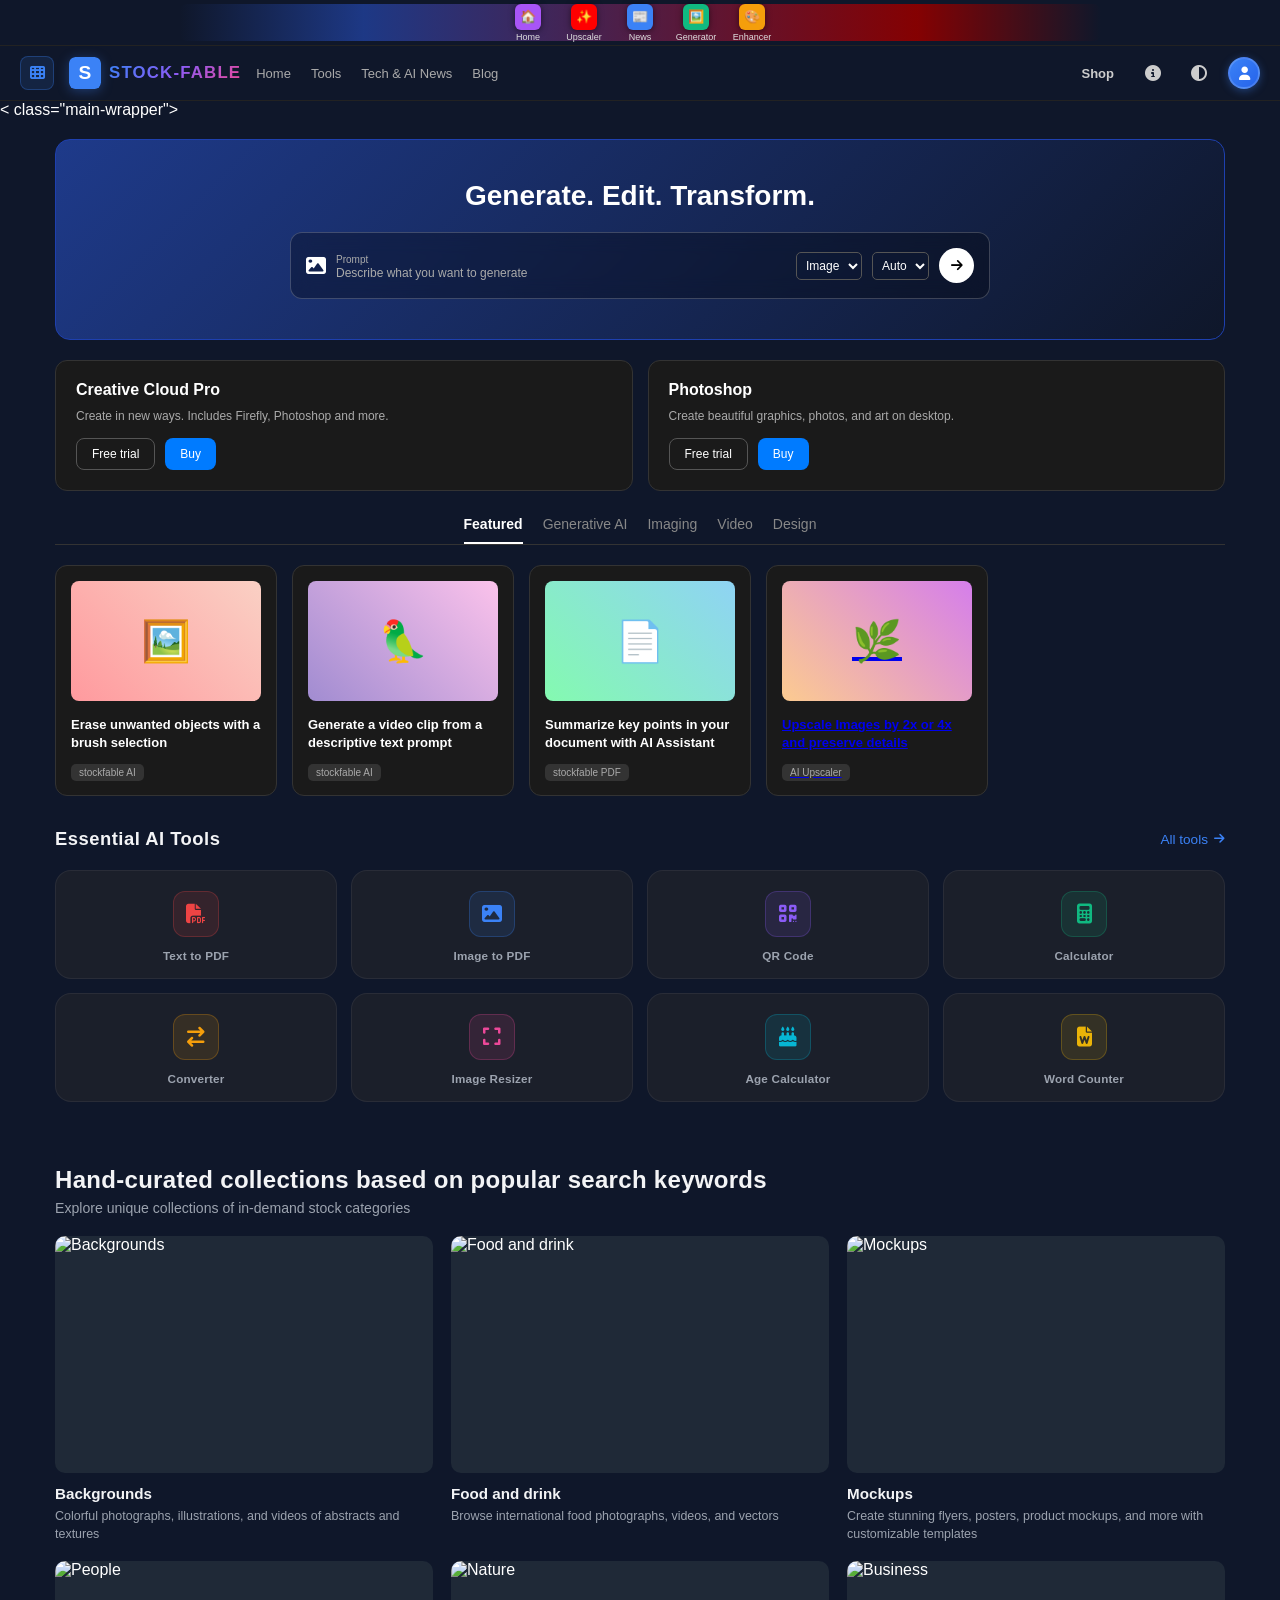
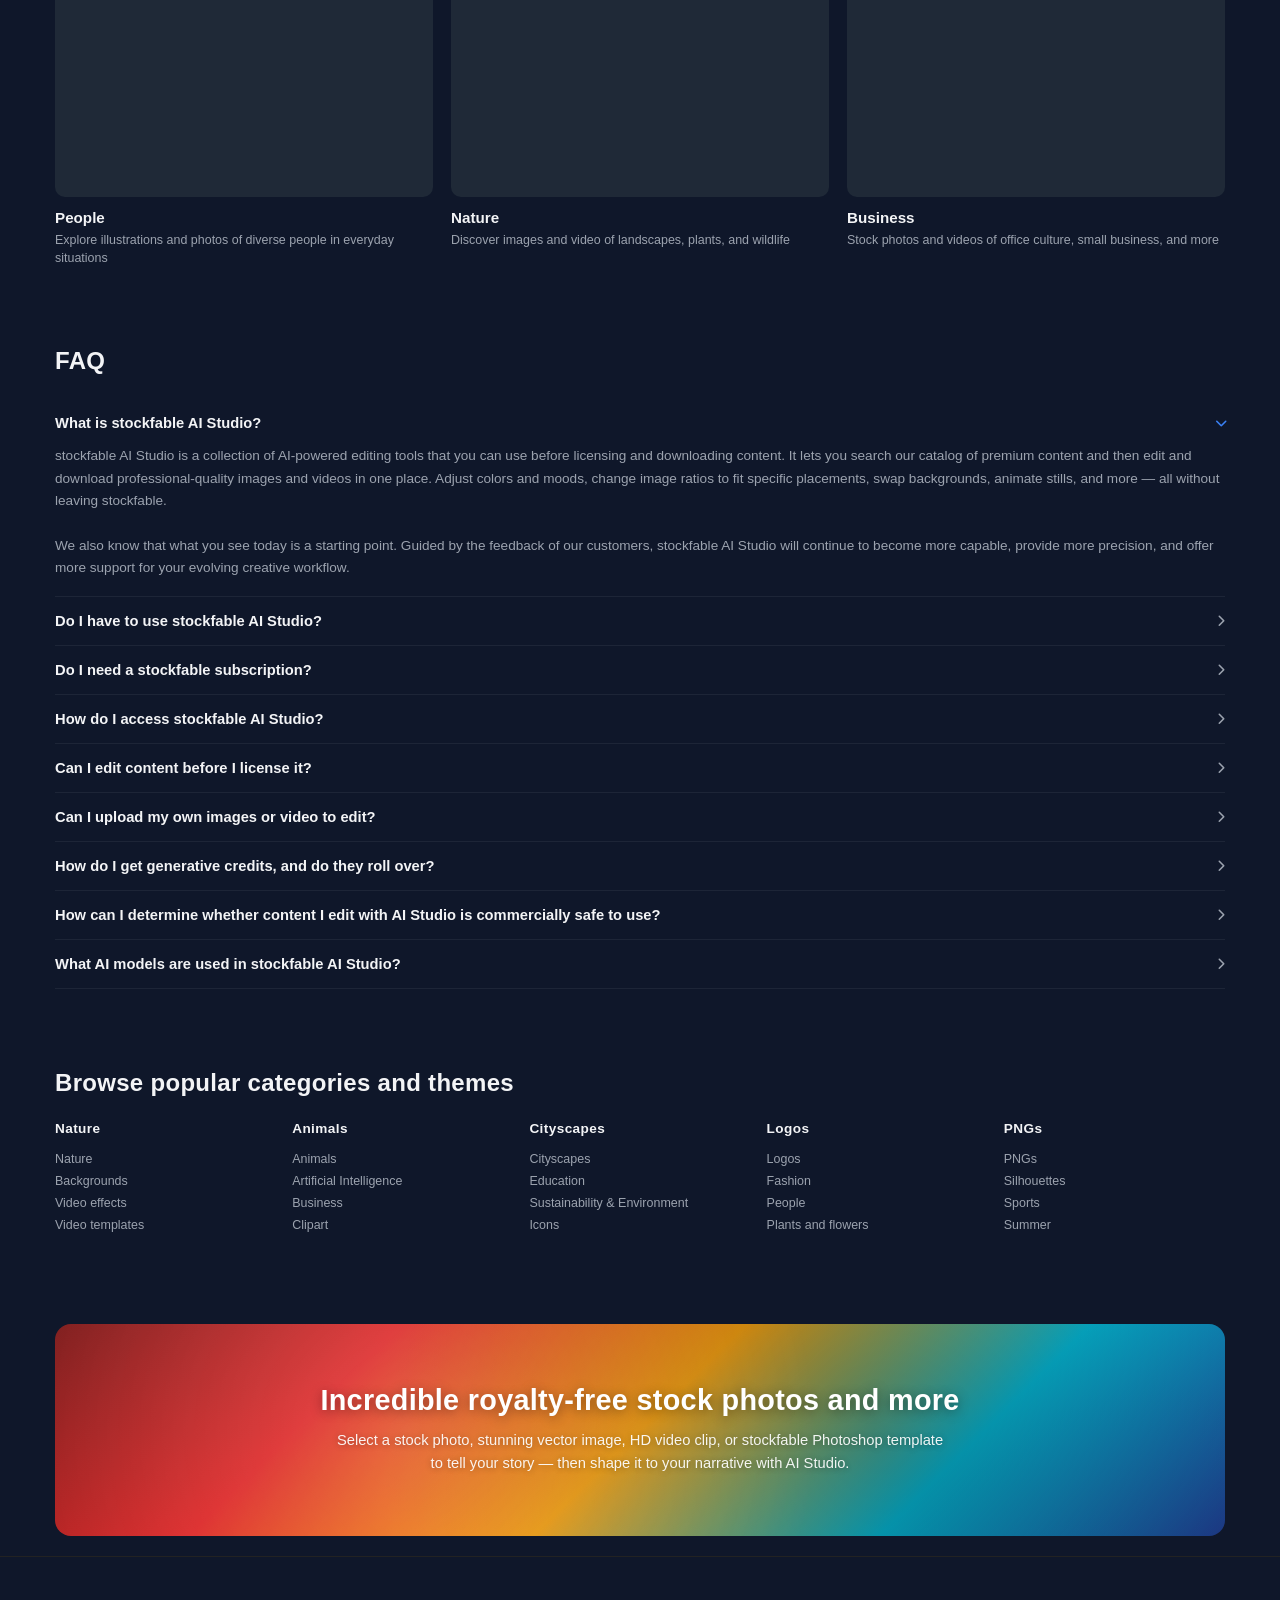
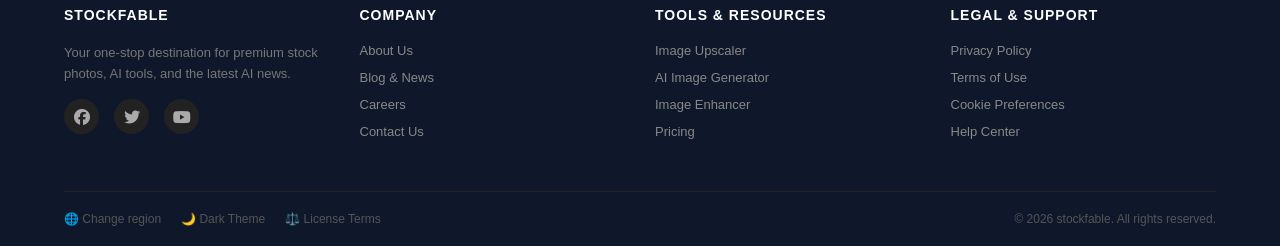
==== commit 0297c30a: "Add files via upload" ====
--- a/index.html
+++ b/index.html
@@ -92,7 +92,7 @@
     </header>
 
     <!-- মূল কন্টেন্ট র্যাপার -->
-    <div class="main-wrapper">
+    < class="main-wrapper">
         <main class="center-content">
             <div class="hero-section">
                 <h1>Generate. Edit. Transform.</h1>
@@ -154,7 +154,8 @@
                     </div>
                 </a>
             </div>
-
+            
+          
             <!-- ================= Essential AI Tools ================= -->
             <div class="custom-tools-section">
                 <div class="tools-header">
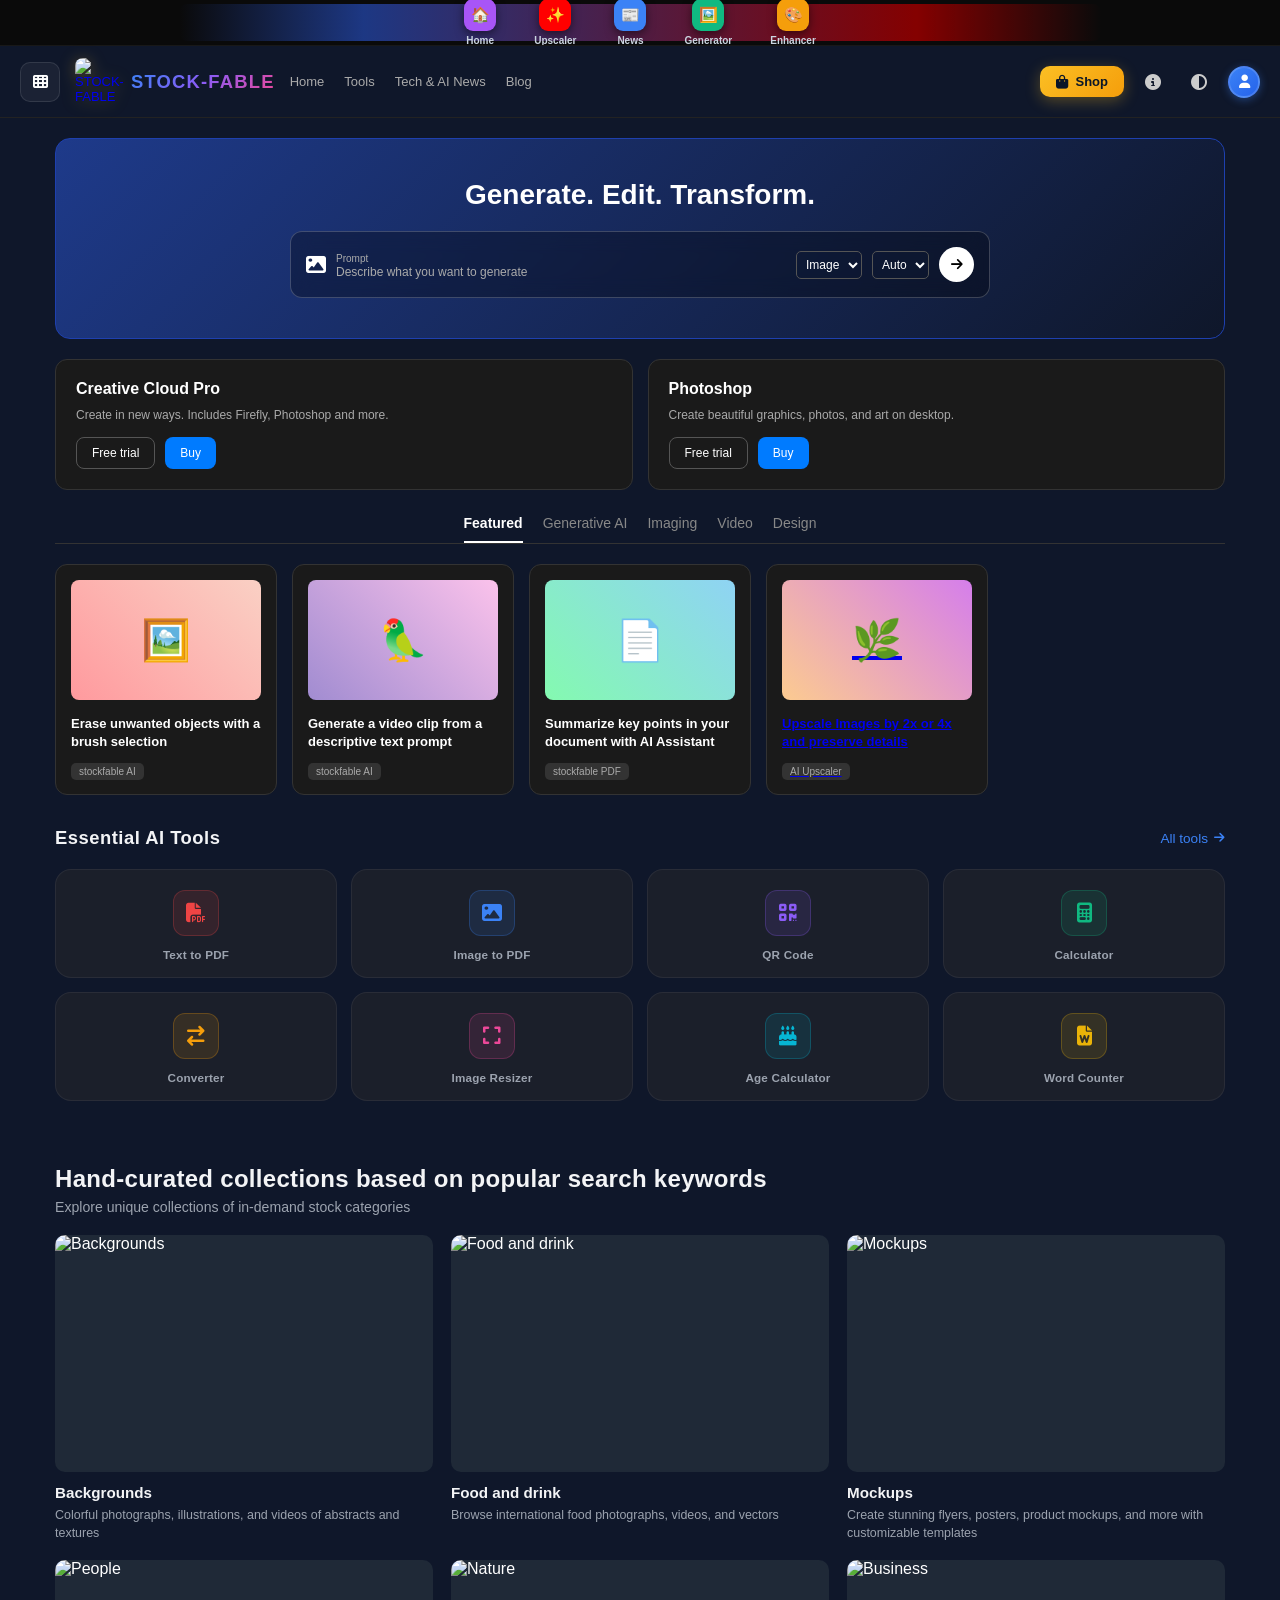
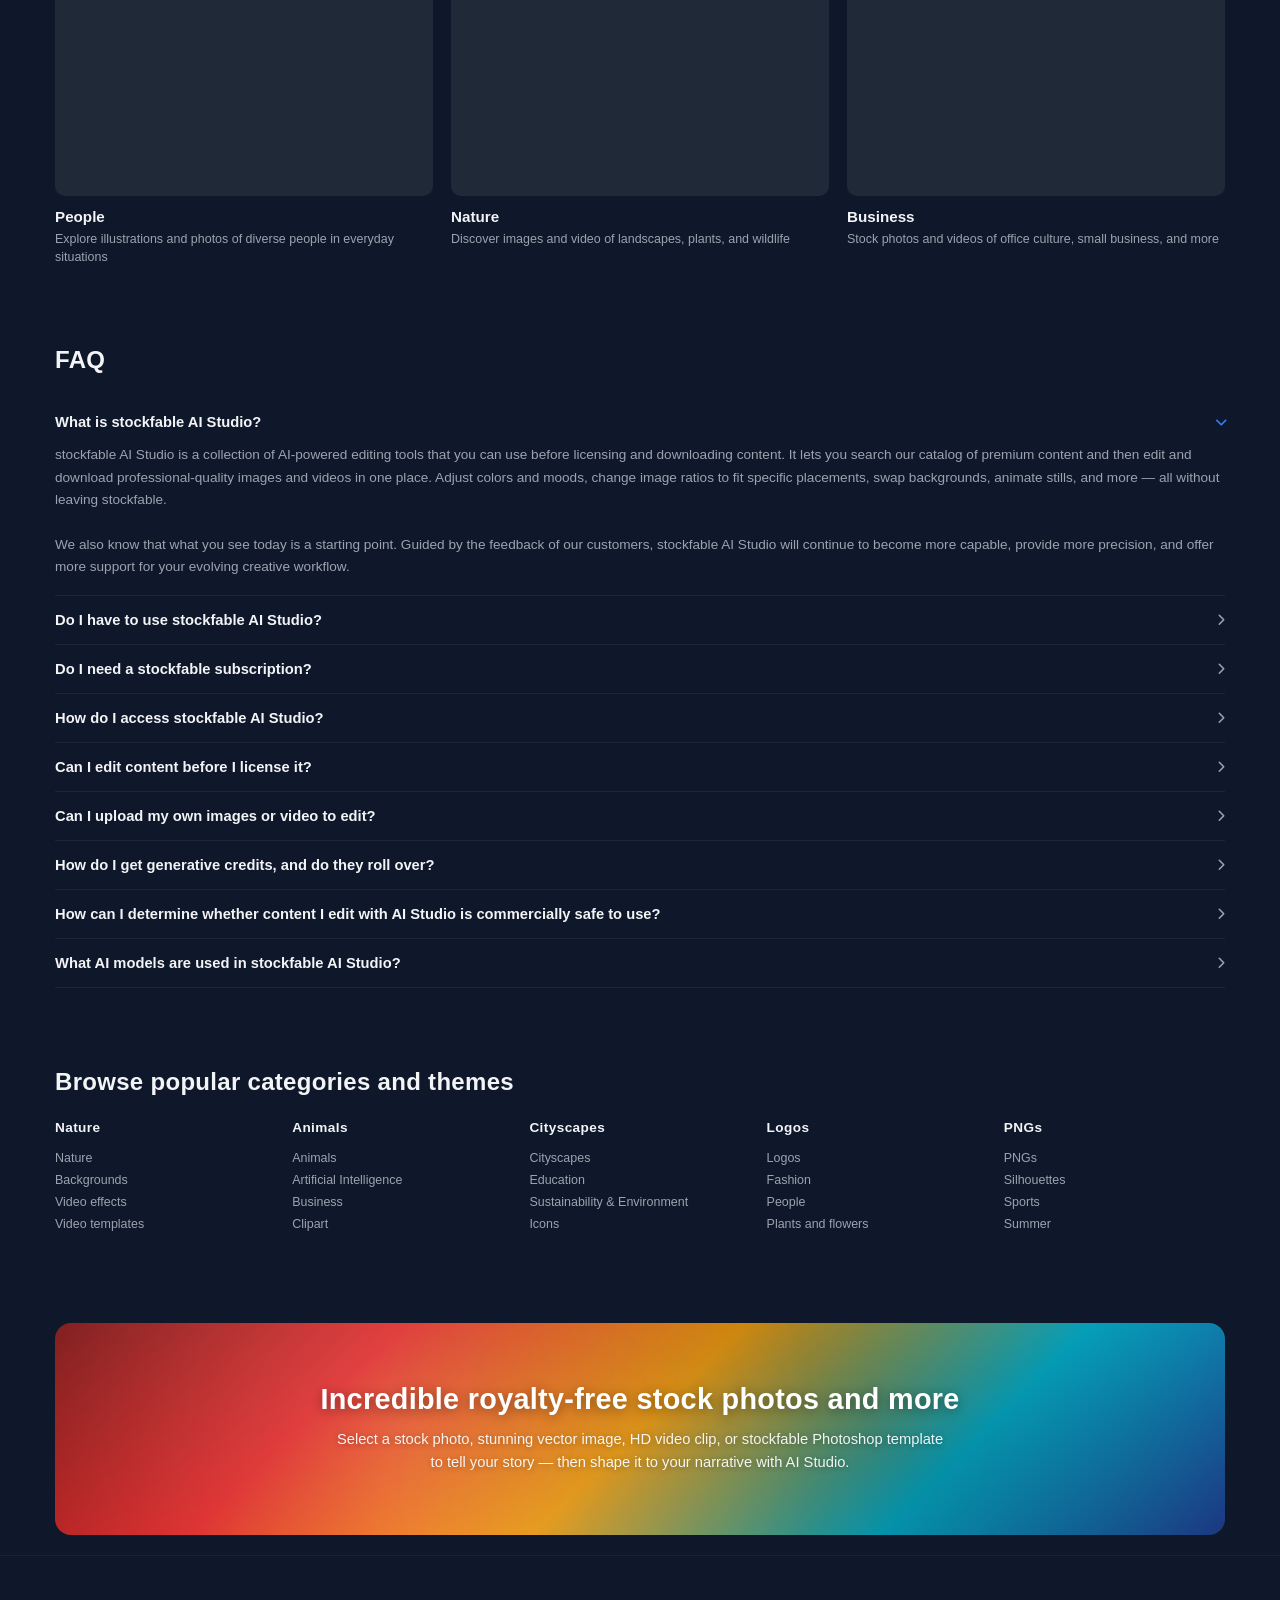
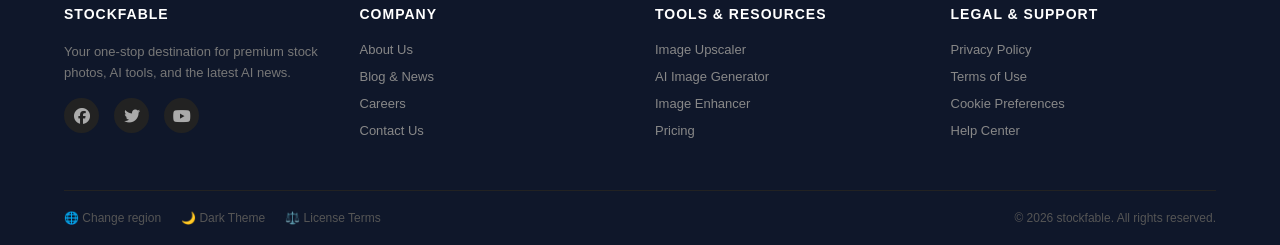
==== commit 51134ba3: "Add files via upload" ====
--- a/index.html
+++ b/index.html
@@ -6,61 +6,272 @@
     <title>STOCK FABLE - Premium Stock Photos & AI Tools</title>
     <link rel="stylesheet" href="style.css">
     <link rel="stylesheet" href="https://cdnjs.cloudflare.com/ajax/libs/font-awesome/6.4.0/css/all.min.css">
+    
+    <style>
+        /* ★★★ SIDEBAR-এর অ্যাপ আইটেম ★★★ */
+        .sidebar-dropdown {
+            position: absolute;
+            top: 60px;
+            left: 0;
+            min-width: 220px;
+            background: #0a0a0a;
+            border-radius: 14px;
+            padding: 8px;
+            box-shadow: 0 20px 50px rgba(0,0,0,0.6);
+            display: none;
+            z-index: 999;
+            border: 1px solid rgba(255,255,255,0.08);
+        }
+        .sidebar-dropdown.show { display: block; }
+
+        .sidebar-item {
+            position: relative;
+            display: flex;
+            align-items: center;
+            gap: 12px;
+            padding: 11px 16px;
+            border-radius: 10px;
+            text-decoration: none;
+            color: #e2e8f0;
+            font-size: 14px;
+            font-weight: 500;
+            margin-bottom: 4px;
+            overflow: hidden;
+            background: #0a0a0a;
+            transition: all 0.3s ease;
+        }
+        .sidebar-item::before {
+            content: "";
+            position: absolute;
+            top: 0; bottom: 0; left: 0;
+            width: 35%;
+            background: var(--edge-color, #3b82f6);
+            opacity: 0.45;
+            filter: blur(16px);
+            z-index: 0;
+        }
+        .sidebar-item::after {
+            content: "";
+            position: absolute;
+            top: 0; bottom: 0; right: 0;
+            width: 35%;
+            background: var(--edge-color, #3b82f6);
+            opacity: 0.45;
+            filter: blur(16px);
+            z-index: 0;
+        }
+        .sidebar-item .item-bg {
+            position: absolute;
+            top: 0; bottom: 0;
+            left: 15%;
+            right: 15%;
+            background: #0a0a0a;
+            z-index: 1;
+            border-radius: 10px;
+        }
+        .sidebar-item > * { position: relative; z-index: 2; }
+        .sidebar-item:hover { transform: translateX(4px); }
+        .sidebar-item:hover::before,
+        .sidebar-item:hover::after { opacity: 0.95; }
+
+        .sidebar-item[data-color="home"]     { --edge-color: #3b82f6; }
+        .sidebar-item[data-color="apps"]     { --edge-color: #8b5cf6; }
+        .sidebar-item[data-color="files"]    { --edge-color: #f59e0b; }
+        .sidebar-item[data-color="benefits"] { --edge-color: #ec4899; }
+        .sidebar-item[data-color="create"]   { --edge-color: #10b981; }
+        .sidebar-item[data-color="settings"] { --edge-color: #64748b; }
+        .sidebar-item[data-color="help"]     { --edge-color: #06b6d4; }
+
+        .sidebar-item i {
+            width: 20px;
+            text-align: center;
+            font-size: 14px;
+            color: #fff;
+        }
+
+        .sidebar-trigger {
+            width: 40px; height: 40px;
+            border-radius: 10px;
+            background: rgba(255,255,255,0.05);
+            border: 1px solid rgba(255,255,255,0.1);
+            color: #fff;
+            cursor: pointer;
+            display: flex;
+            align-items: center;
+            justify-content: center;
+            font-size: 16px;
+            transition: 0.2s;
+        }
+        .sidebar-trigger:hover { background: rgba(255,255,255,0.1); }
+        .sidebar-bottom-menu {
+            position: relative;
+            display: inline-block;
+        }
+
+        /* ★★★ Apps Bar — পরিষ্কার ★★★ */
+        .app-switcher-bar {
+            display: flex;
+            justify-content: center;
+            gap: 14px;
+            background: #0a0a0a;
+            padding: 10px 6%;
+            border-bottom: 1px solid rgba(255,255,255,0.06);
+            position: sticky;
+            top: 0;
+            z-index: 100;
+        }
+        .app-item {
+            display: flex;
+            flex-direction: column;
+            align-items: center;
+            gap: 4px;
+            text-decoration: none;
+            color: #cbd5e1;
+            font-size: 10px;
+            font-weight: 600;
+            padding: 6px 12px;
+            border-radius: 10px;
+            background: transparent;
+            transition: 0.25s ease;
+        }
+        .app-item:hover {
+            background: rgba(255, 255, 255, 0.05);
+            color: #fff;
+            transform: translateY(-2px);
+        }
+        .app-icon {
+            width: 32px;
+            height: 32px;
+            border-radius: 9px;
+            display: flex;
+            align-items: center;
+            justify-content: center;
+            font-size: 15px;
+            box-shadow: 0 3px 10px rgba(0,0,0,0.5);
+            transition: 0.25s;
+        }
+        .app-item:hover .app-icon {
+            transform: scale(1.08);
+        }
+
+        /* ★★★ SHOP BUTTON ★★★ */
+        .shop-logo-btn {
+            display: inline-flex;
+            align-items: center;
+            gap: 8px;
+            background: linear-gradient(135deg, #fbbf24, #f59e0b);
+            color: #0a1628;
+            padding: 8px 16px;
+            border-radius: 10px;
+            font-size: 13px;
+            font-weight: 800;
+            text-decoration: none;
+            transition: 0.3s;
+            box-shadow: 0 4px 15px rgba(251, 191, 36, 0.3);
+        }
+        .shop-logo-btn:hover {
+            transform: translateY(-2px);
+            box-shadow: 0 8px 22px rgba(251, 191, 36, 0.55);
+        }
+        .shop-logo-btn i { font-size: 14px; }
+
+        /* ★★★ TOP NAV — উচ্চতা বাড়ানো হয়েছে ★★★ */
+        .top-nav {
+            min-height: 72px;
+        }
+
+        /* ★★★ লোগো ইমেজ — বড় করা হয়েছে (৪৮x৪৮) ★★★ */
+        .site-logo {
+            width: 48px;
+            height: 48px;
+            object-fit: contain;
+            border-radius: 8px;
+            display: block;
+            filter: drop-shadow(0 2px 8px rgba(251, 191, 36, 0.3));
+            transition: transform 0.3s ease;
+        }
+        .logo-container:hover .site-logo {
+            transform: scale(1.08);
+        }
+        .logo-text {
+            font-size: 1.15rem;
+        }
+    </style>
 </head>
 <body>
 
-    <!-- অ্যাপ সুইচার বার -->
+    <!-- ★★★ অ্যাপ সুইচার বার ★★★ -->
     <div class="app-switcher-bar">
-        <a href="index.html" class="app-item"><div class="app-icon" style="background: #a855f7;">🏠</div><span>Home</span></a>
-        <a href="final_upscaler.html" class="app-item"><div class="app-icon" style="background: #ff0000;">✨</div><span>Upscaler</span></a>
-        <a href="news.html" class="app-item"><div class="app-icon" style="background: #3b82f6;">📰</div><span>News</span></a>
-        <a href="generator.html" class="app-item"><div class="app-icon" style="background: #10b981;">🖼️</div><span>Generator</span></a>
-        <a href="enhancer.html" class="app-item"><div class="app-icon" style="background: #f59e0b;">🎨</div><span>Enhancer</span></a>
+        <a href="index.html" class="app-item">
+            <div class="app-icon" style="background: #a855f7;">🏠</div>
+            <span>Home</span>
+        </a>
+        <a href="final_upscaler.html" class="app-item">
+            <div class="app-icon" style="background: #ff0000;">✨</div>
+            <span>Upscaler</span>
+        </a>
+        <a href="news.html" class="app-item">
+            <div class="app-icon" style="background: #3b82f6;">📰</div>
+            <span>News</span>
+        </a>
+        <a href="generator.html" class="app-item">
+            <div class="app-icon" style="background: #10b981;">🖼️</div>
+            <span>Generator</span>
+        </a>
+        <a href="enhancer.html" class="app-item">
+            <div class="app-icon" style="background: #f59e0b;">🎨</div>
+            <span>Enhancer</span>
+        </a>
     </div>
 
-    <!-- টপ নেভিগেশন বার -->
+    <!-- ★★★ টপ নেভিগেশন বার ★★★ -->
     <header class="top-nav">
         <div class="nav-left">
-            <!-- ★ 9-Dot Menu Button (Adobe Style) ★ -->
             <div class="sidebar-bottom-menu" id="sidebarMenu">
                 <button class="sidebar-trigger" onclick="toggleSidebarMenu(event)" title="Apps">
                     <i class="fas fa-th"></i>
                 </button>
 
                 <div class="sidebar-dropdown">
-                    <a href="index.html" class="sidebar-item active">
+                    <a href="index.html" class="sidebar-item active" data-color="home">
+                        <div class="item-bg"></div>
                         <i class="fas fa-home"></i> <span>Home</span>
                     </a>
-                    <a href="apps.html" class="sidebar-item">
+                    <a href="apps.html" class="sidebar-item" data-color="apps">
+                        <div class="item-bg"></div>
                         <i class="fas fa-th-large"></i> <span>Apps</span>
                     </a>
-                    <a href="files.html" class="sidebar-item">
+                    <a href="files.html" class="sidebar-item" data-color="files">
+                        <div class="item-bg"></div>
                         <i class="fas fa-folder"></i> <span>Files</span>
                     </a>
-                    <a href="benefits.html" class="sidebar-item">
+                    <a href="benefits.html" class="sidebar-item" data-color="benefits">
+                        <div class="item-bg"></div>
                         <i class="fas fa-gift"></i> <span>Benefits</span>
                     </a>
-                    <a href="create.html" class="sidebar-item">
+                    <a href="create.html" class="sidebar-item" data-color="create">
+                        <div class="item-bg"></div>
                         <i class="fas fa-plus-circle"></i> <span>Create</span>
                     </a>
-                    <a href="settings.html" class="sidebar-item">
+                    <a href="settings.html" class="sidebar-item" data-color="settings">
+                        <div class="item-bg"></div>
                         <i class="fas fa-cog"></i> <span>Settings</span>
                     </a>
-                    <a href="help.html" class="sidebar-item">
+                    <a href="help.html" class="sidebar-item" data-color="help">
+                        <div class="item-bg"></div>
                         <i class="fas fa-question-circle"></i> <span>Help</span>
                     </a>
                 </div>
             </div>
 
-            <!-- লোগো -->
+            <!-- ★★★ লোগো ইমেজ — বড় (৪৮x৪৮) ★★★ -->
             <a href="index.html" class="logo-container">
-                <img src="logo.png" alt="stockfable Logo" class="site-logo"
-                     onerror="this.onerror=null; this.src='data:image/svg+xml;utf8,<svg xmlns=%22http://www.w3.org/2000/svg%22 viewBox=%220 0 100 100%22><rect width=%22100%22 height=%22100%22 rx=%2220%22 fill=%22%233b82f6%22/><text x=%2250%22 y=%2268%22 font-size=%2260%22 text-anchor=%22middle%22 fill=%22white%22 font-family=%22Arial%22 font-weight=%22bold%22>S</text></svg>'">
+                <img src="https://i.postimg.cc/7h3tvfdS/1000030847-removebg-preview.png" 
+                     alt="STOCK-FABLE Logo" 
+                     class="site-logo">
                 <span class="logo-text">STOCK-FABLE</span>
-                
             </a>
             
-            <!-- নেভ লিংক -->
             <div class="nav-links-top">
                 <a href="index.html">Home</a>
                 <a href="tools.html">Tools</a>
@@ -69,30 +280,29 @@
             </div>
         </div>
 
-        <!-- ★ Nav Right - Shop + Info + Theme + Account ★ -->
+        <!-- ★ Nav Right ★ -->
         <div class="nav-right">
-            <!-- Shop বাটন (Account এর পাশে) -->
-            <a href="shop.html" class="nav-text-btn">Shop</a>
-
-            <!-- Info আইকন -->
+            <a href="shop.html" class="shop-logo-btn" title="Shop">
+                <i class="fas fa-shopping-bag"></i>
+                <span>Shop</span>
+            </a>
+
             <button class="nav-icon-btn" onclick="alert('Info Page Coming Soon!')" title="Info">
                 <i class="fas fa-info-circle"></i>
             </button>
 
-            <!-- Theme Toggle -->
             <button class="nav-icon-btn" onclick="toggleTheme()" title="Theme">
                 <i class="fas fa-adjust"></i>
             </button>
 
-            <!-- Account Avatar -->
             <button class="account-avatar" onclick="alert('Account Page Coming Soon!')" title="Account">
                 <i class="fas fa-user"></i>
             </button>
         </div>
     </header>
 
-    <!-- মূল কন্টেন্ট র্যাপার -->
-    < class="main-wrapper">
+    <!-- ★★★ মূল কন্টেন্ট র্যাপার ★★★ -->
+    <div class="main-wrapper">
         <main class="center-content">
             <div class="hero-section">
                 <h1>Generate. Edit. Transform.</h1>
@@ -155,7 +365,6 @@
                 </a>
             </div>
             
-          
             <!-- ================= Essential AI Tools ================= -->
             <div class="custom-tools-section">
                 <div class="tools-header">
@@ -388,5 +597,23 @@
     </footer>
 
     <script src="script.js"></script>
+
+    <!-- ★★★ SIDEBAR MENU JS ★★★ -->
+    <script>
+        function toggleSidebarMenu(e) {
+            e.stopPropagation();
+            const dropdown = document.querySelector('.sidebar-dropdown');
+            dropdown.classList.toggle('show');
+        }
+
+        document.addEventListener('click', function(e) {
+            const menu = document.getElementById('sidebarMenu');
+            const dropdown = document.querySelector('.sidebar-dropdown');
+            if (menu && !menu.contains(e.target)) {
+                dropdown.classList.remove('show');
+            }
+        });
+    </script>
+
 </body>
 </html>
